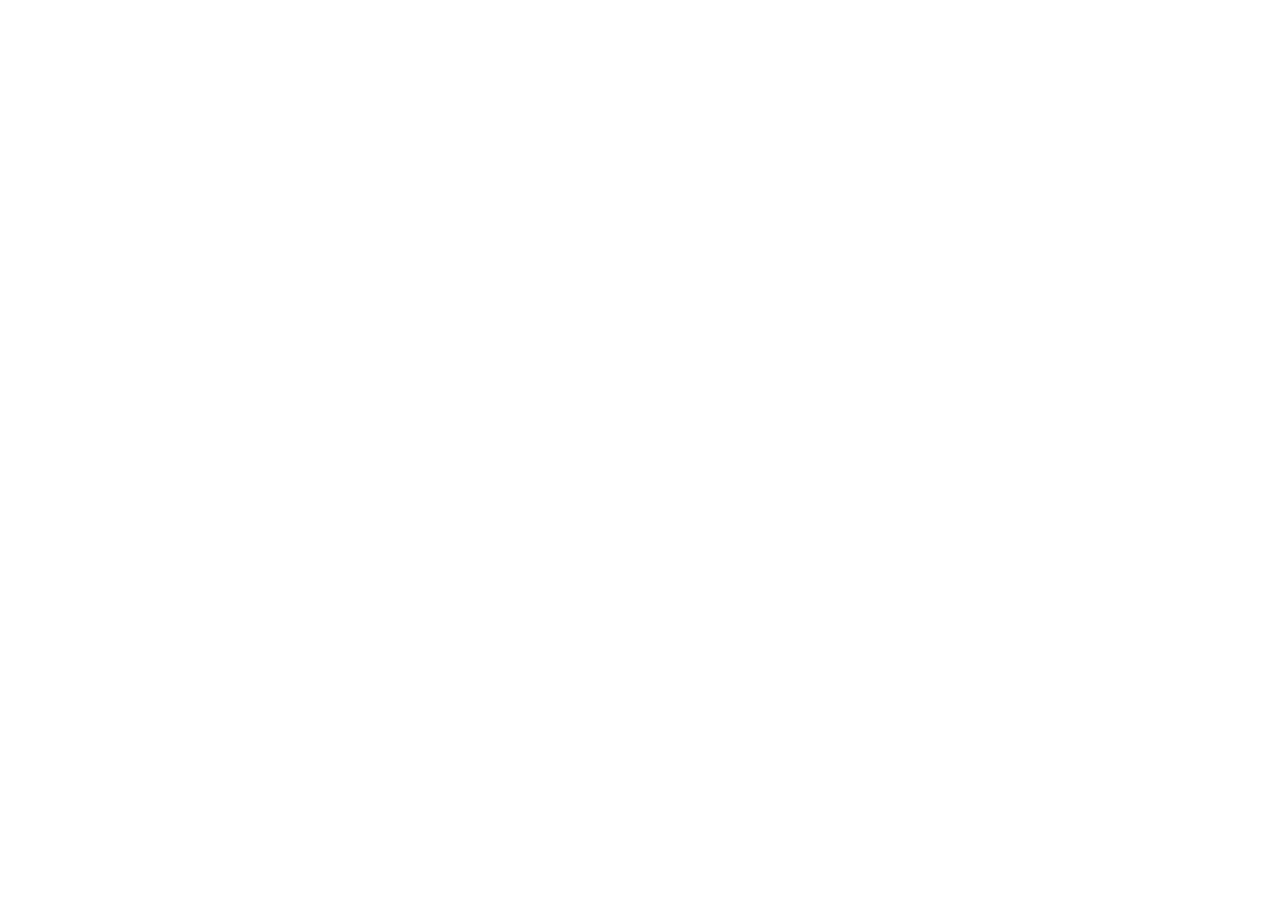
==== index.html @ bb8ff051 "Inicialização do projeto Aluguel de Fila" ====
<!DOCTYPE html>
<html lang="pt-br">
<head>
    <meta charset="UTF-8">
    <meta name="viewport" content="width=device-width, initial-scale=1.0">
    <title>Aluguel de Fila | Home</title>
    <link rel="stylesheet" href="./style/style.css">
</head>
<body>
    
</body>
</html>
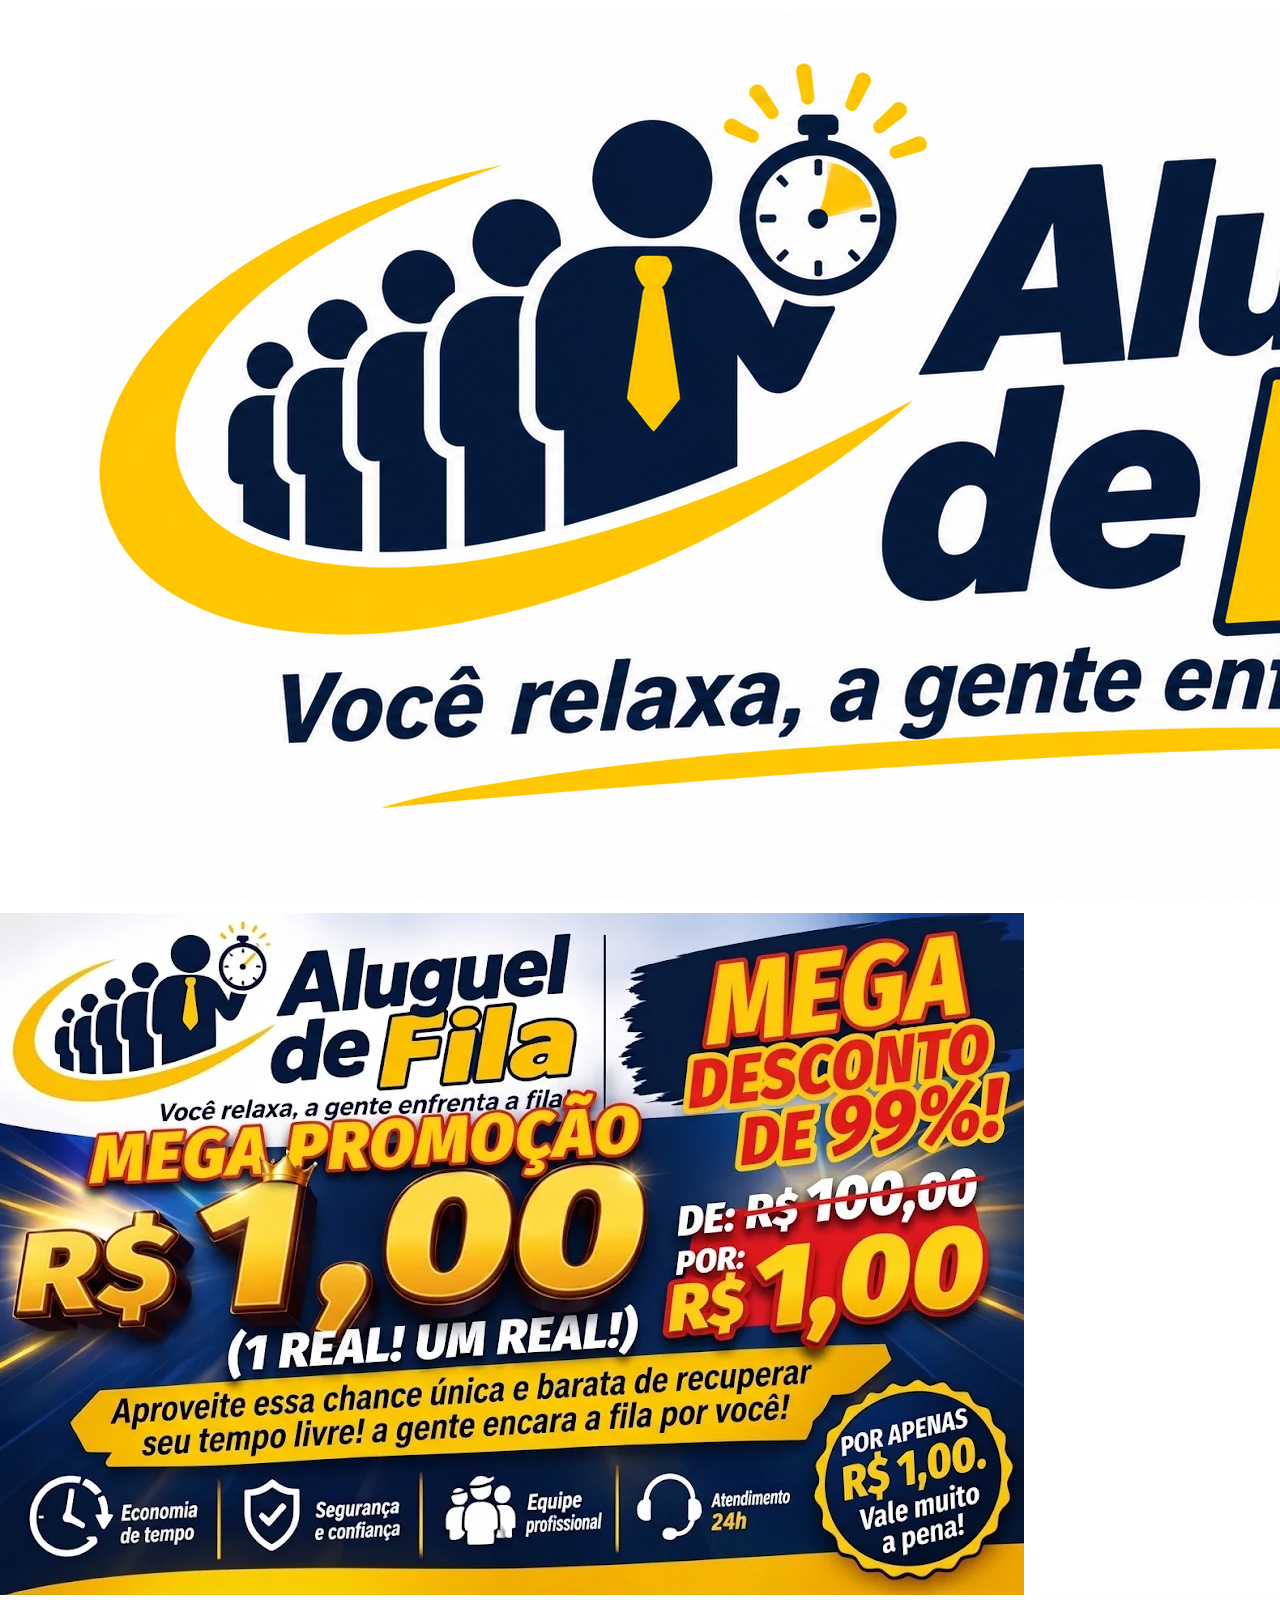
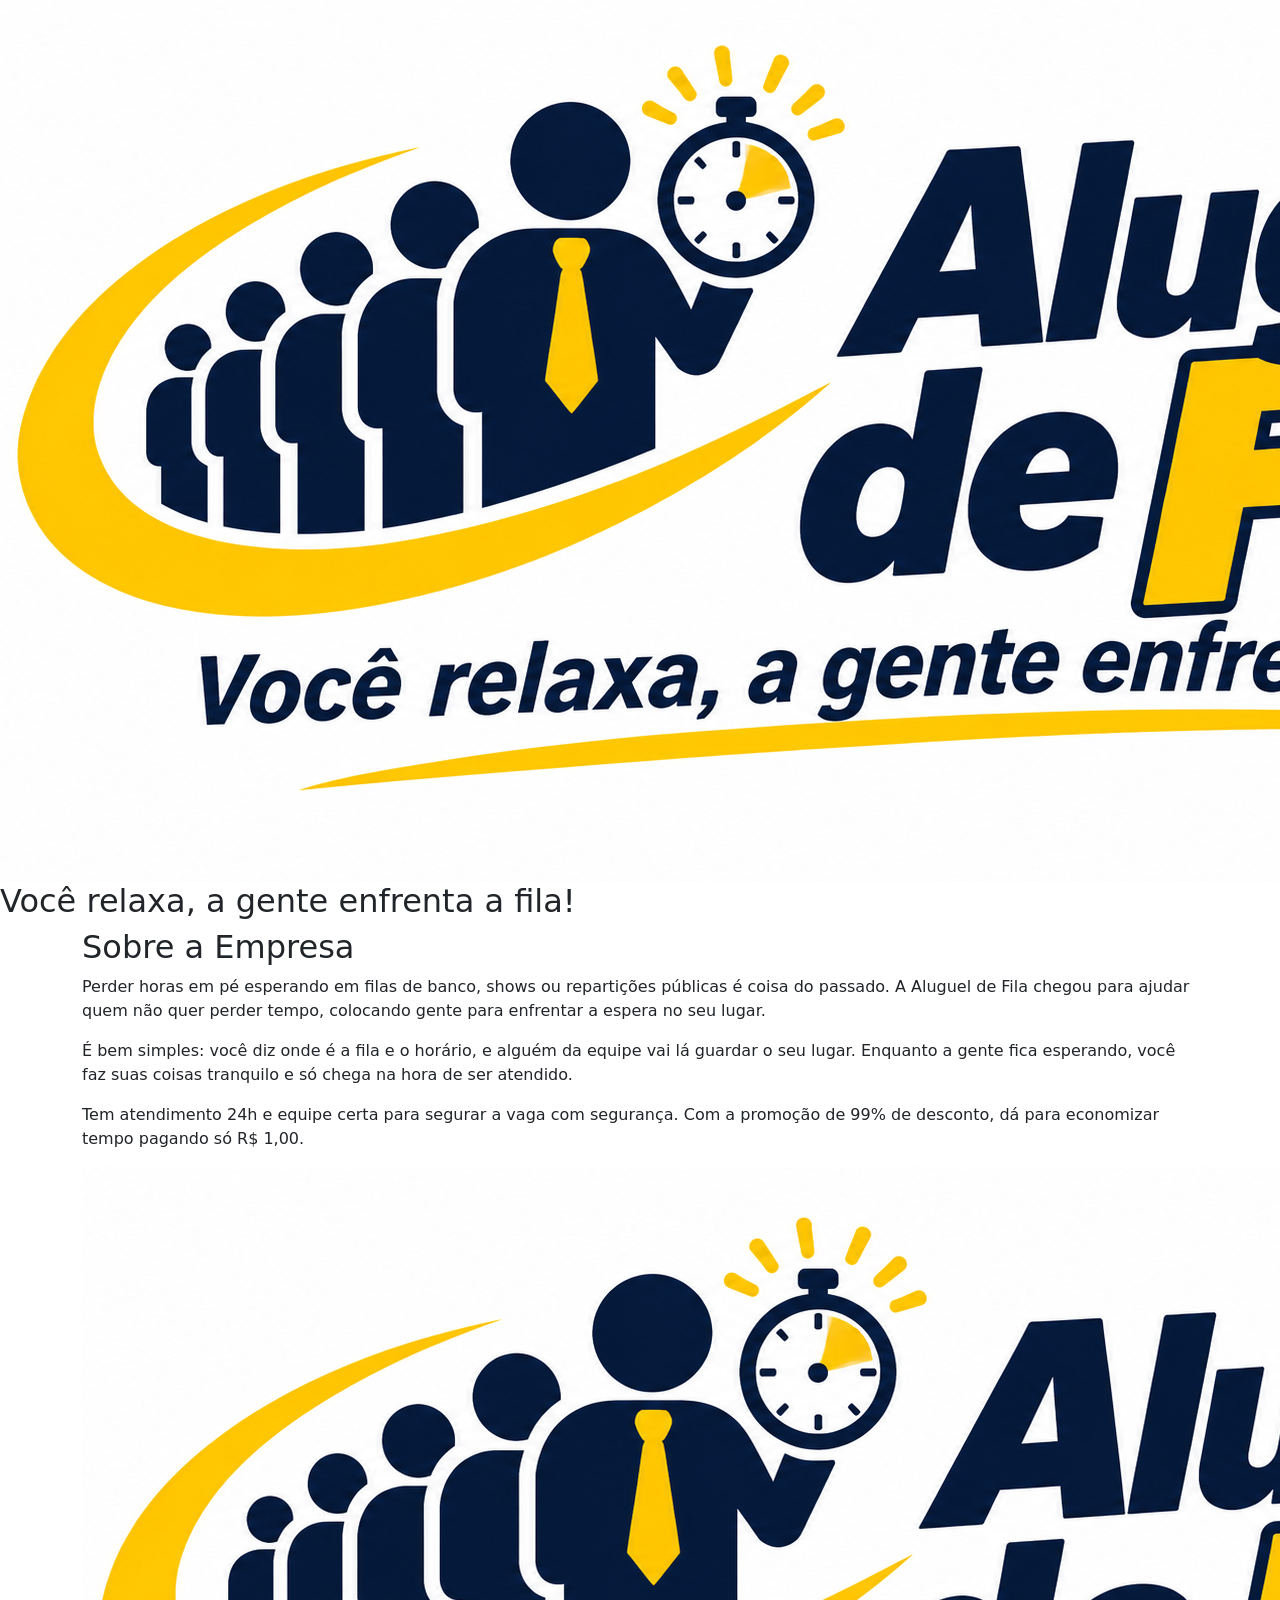
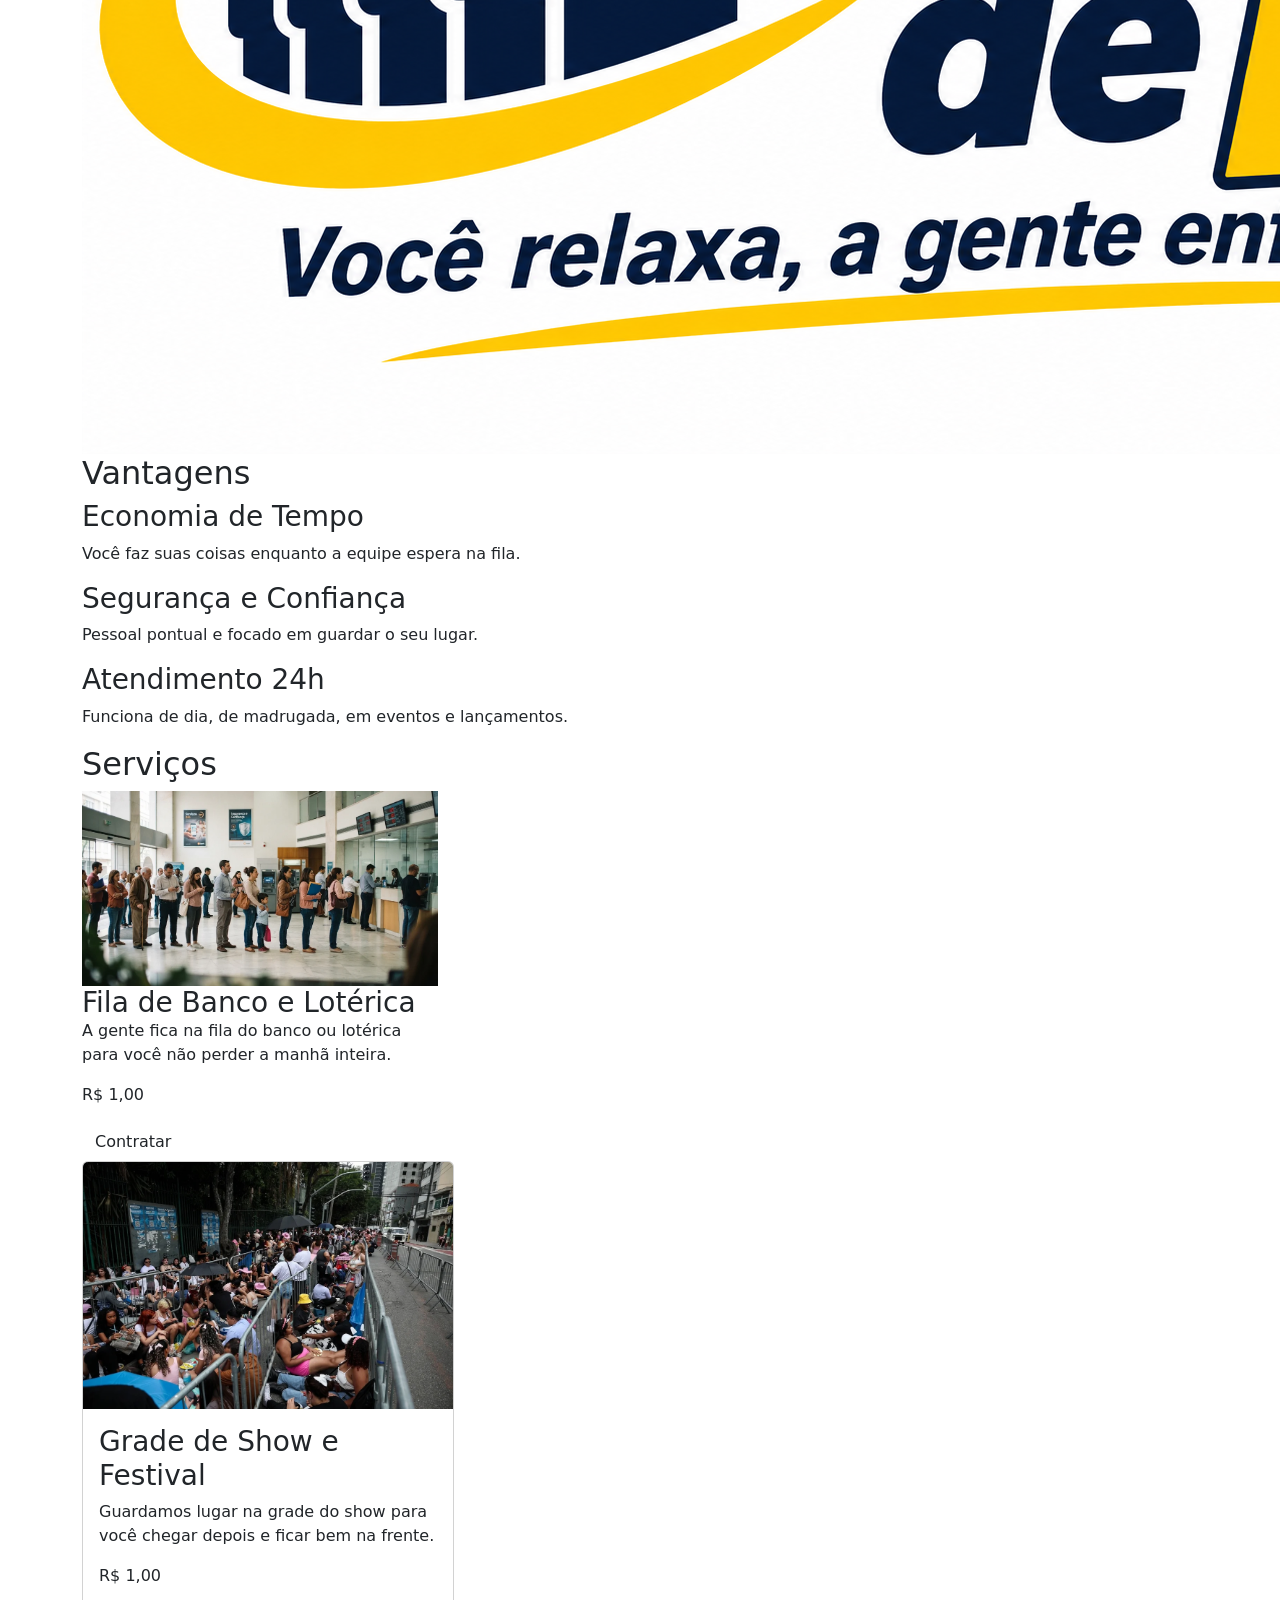
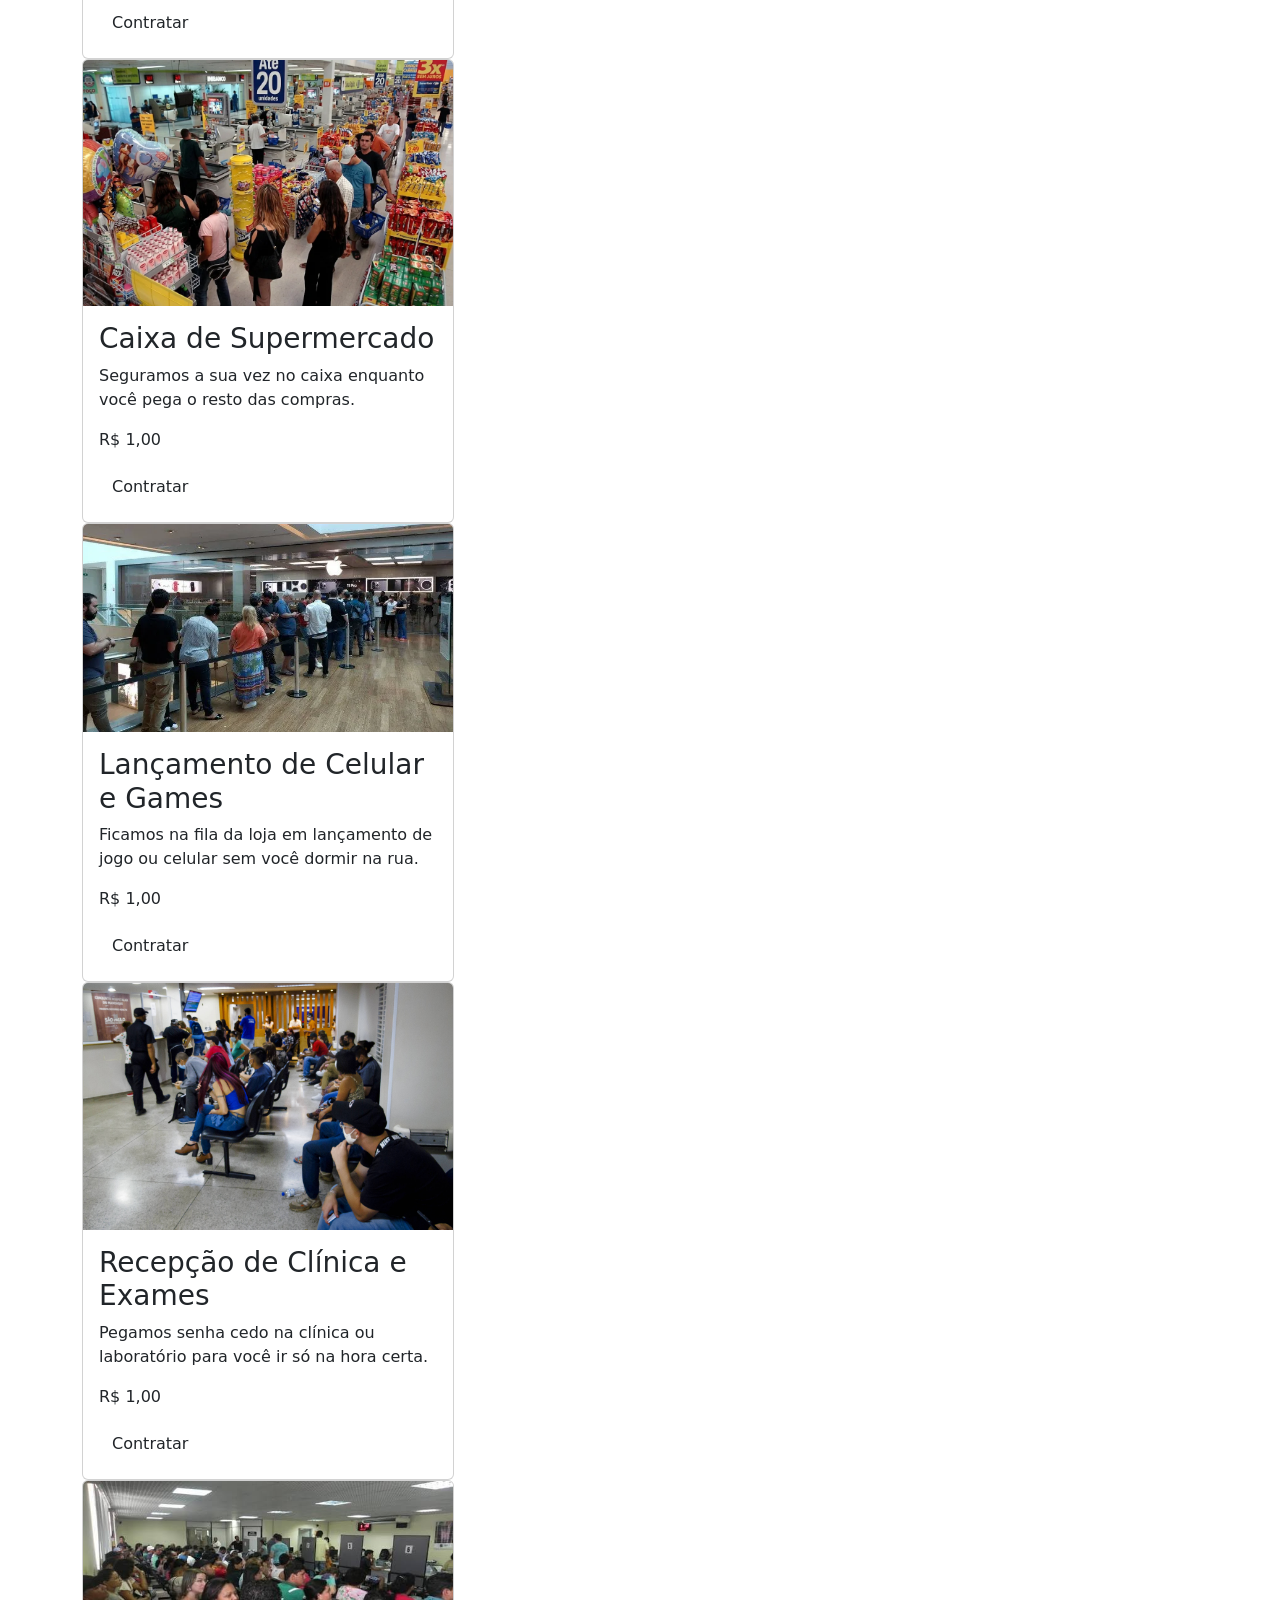
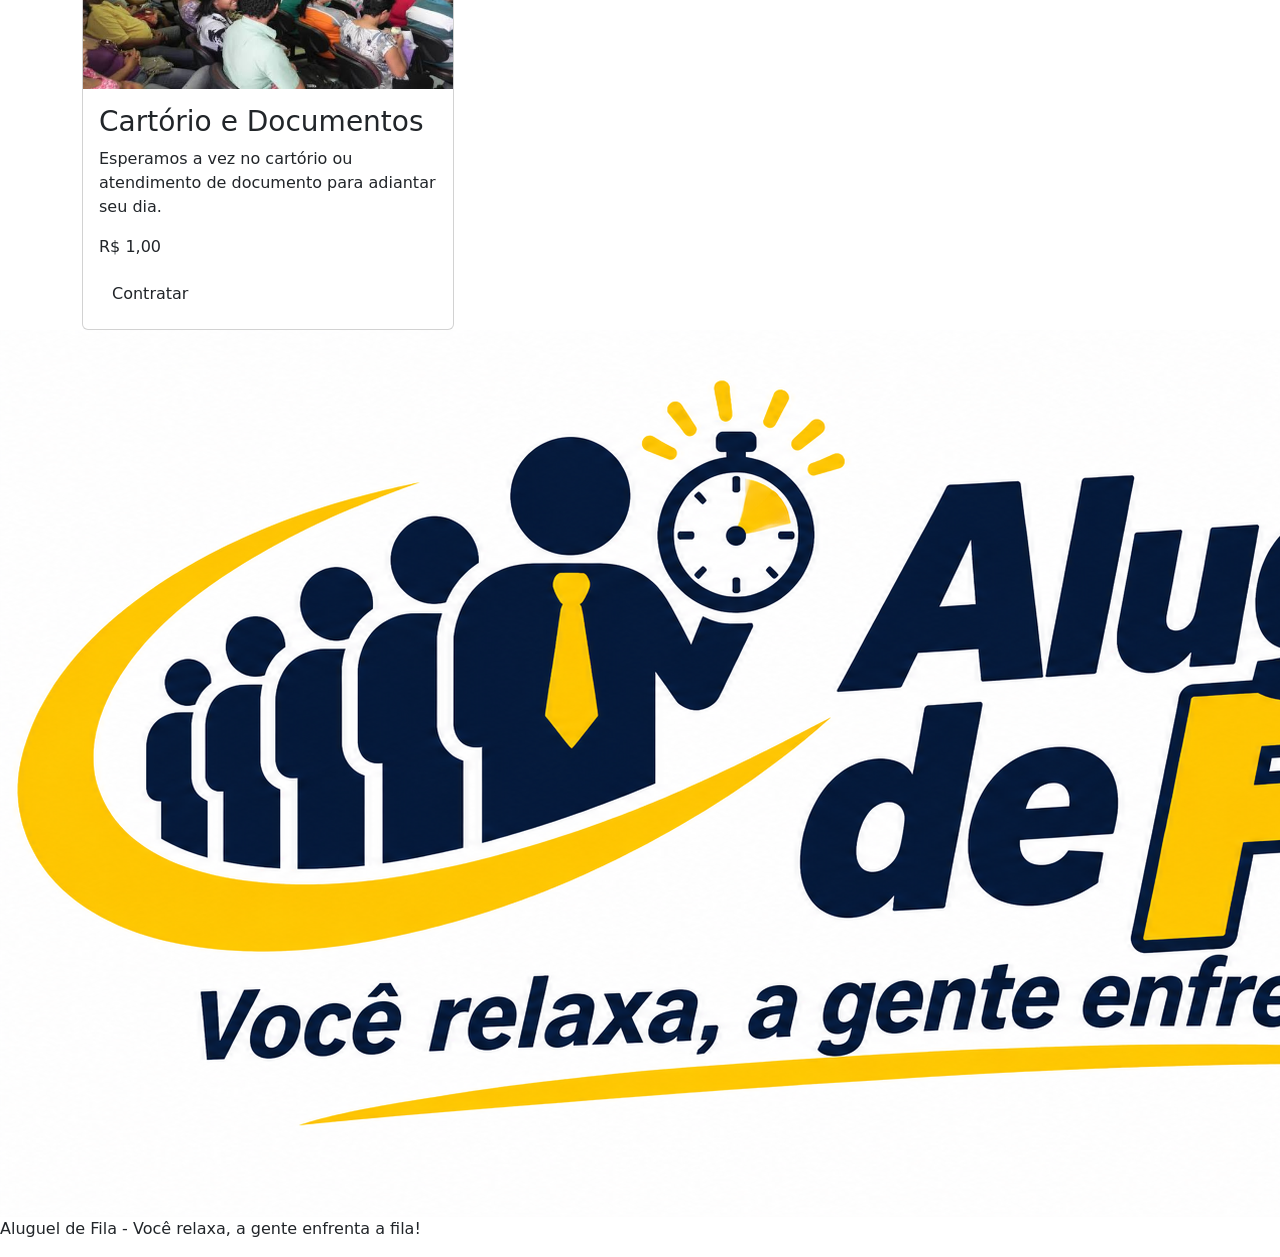
==== commit face10c9: "Atualização da página Home" ====
--- a/index.html
+++ b/index.html
@@ -1,12 +1,168 @@
 <!DOCTYPE html>
-<html lang="pt-br">
+<html lang="pt-BR">
+
 <head>
     <meta charset="UTF-8">
     <meta name="viewport" content="width=device-width, initial-scale=1.0">
-    <title>Aluguel de Fila | Home</title>
+    <title>Aluguel de Fila - Home</title>
+    <link href="https://cdn.jsdelivr.net/npm/bootstrap@5.3.0/dist/css/bootstrap.min.css" rel="stylesheet">
     <link rel="stylesheet" href="./style/style.css">
 </head>
+
 <body>
-    
+
+    <header>
+        <nav class="navbar navbar-expand-lg navbar-dark">
+            <div class="container">
+                <a class="navbar-brand" href="index.html">
+                    <img src="./img/logo.jpg" alt="Logo Aluguel de Fila">
+                    Aluguel de Fila
+                </a>
+                <button class="navbar-toggler" type="button" data-bs-toggle="collapse" data-bs-target="#menuNavegacao">
+                    <span class="navbar-toggler-icon"></span>
+                </button>
+                <div class="collapse navbar-collapse" id="menuNavegacao">
+                    <ul class="navbar-nav ms-auto">
+                        <li class="nav-item">
+                            <a class="nav-link active" href="index.html">Home</a>
+                        </li>
+                        <li class="nav-item">
+                            <a class="nav-link" href="sobre.html">Sobre Nós</a>
+                        </li>
+                        <li class="nav-item">
+                            <a class="nav-link" href="contato.html">Contato</a>
+                        </li>
+                    </ul>
+                </div>
+            </div>
+        </nav>
+    </header>
+
+    <main>
+        <section id="topo-banner">
+            <img src="./img/slogan.jpg" alt="Banner Aluguel de Fila">
+            <img src="./img/logo.jpg" alt="Logo no canto superior direito">
+            <h2>Você relaxa, a gente enfrenta a fila!</h2>
+        </section>
+
+        <section id="sobre-empresa" class="container">
+            <h2>Sobre a Empresa</h2>
+            <p>Perder horas em pé esperando em filas de banco, shows ou repartições públicas é coisa do passado. A
+                Aluguel de Fila chegou para ajudar quem não quer perder tempo, colocando gente para enfrentar a espera
+                no seu lugar.</p>
+            <p>É bem simples: você diz onde é a fila e o horário, e alguém da equipe vai lá guardar o seu lugar.
+                Enquanto a gente fica esperando, você faz suas coisas tranquilo e só chega na hora de ser atendido.</p>
+            <p>Tem atendimento 24h e equipe certa para segurar a vaga com segurança. Com a promoção de 99% de desconto,
+                dá para economizar tempo pagando só R$ 1,00.</p>
+            <img src="./img/logo.jpg" alt="Logo Aluguel de Fila">
+        </section>
+
+        <section id="vantagens" class="container">
+            <h2>Vantagens</h2>
+            <div>
+                <div>
+                    <h3>Economia de Tempo</h3>
+                    <p>Você faz suas coisas enquanto a equipe espera na fila.</p>
+                </div>
+                <div>
+                    <h3>Segurança e Confiança</h3>
+                    <p>Pessoal pontual e focado em guardar o seu lugar.</p>
+                </div>
+                <div>
+                    <h3>Atendimento 24h</h3>
+                    <p>Funciona de dia, de madrugada, em eventos e lançamentos.</p>
+                </div>
+            </div>
+        </section>
+
+        <section id="servicos" class="container">
+            <h2>Serviços</h2>
+            <div class="row">
+                <div class="col-md-4">
+                    <img src="./img/fila_banco.jpg" class="card-img-top" alt="Fila de Banco">
+                    <div class="card-body">
+                        <h3 class="card-title">Fila de Banco e Lotérica</h3>
+                        <p class="card-text">A gente fica na fila do banco ou lotérica para você não perder a manhã
+                            inteira.</p>
+                        <p>R$ 1,00</p>
+                        <a href="contato.html" class="btn">Contratar</a>
+                    </div>
+                </div>
+            </div>
+
+            <div class="col-md-4">
+                <div class="card">
+                    <img src="./img/fila_show.jpg" class="card-img-top" alt="Fila de Show">
+                    <div class="card-body">
+                        <h3 class="card-title">Grade de Show e Festival</h3>
+                        <p class="card-text">Guardamos lugar na grade do show para você chegar depois e ficar bem na
+                            frente.</p>
+                        <p>R$ 1,00</p>
+                        <a href="contato.html" class="btn">Contratar</a>
+                    </div>
+                </div>
+            </div>
+
+            <div class="col-md-4">
+                <div class="card">
+                    <img src="./img/fila_mercado.jpg" class="card-img-top" alt="Fila de Supermercado">
+                    <div class="card-body">
+                        <h3 class="card-title">Caixa de Supermercado</h3>
+                        <p class="card-text">Seguramos a sua vez no caixa enquanto você pega o resto das compras.</p>
+                        <p>R$ 1,00</p>
+                        <a href="contato.html" class="btn">Contratar</a>
+                    </div>
+                </div>
+            </div>
+
+            <div class="col-md-4">
+                <div class="card">
+                    <img src="./img/fila_lancamento.jpg" class="card-img-top" alt="Lançamento de Eletrônicos">
+                    <div class="card-body">
+                        <h3 class="card-title">Lançamento de Celular e Games</h3>
+                        <p class="card-text">Ficamos na fila da loja em lançamento de jogo ou celular sem você dormir na
+                            rua.</p>
+                        <p>R$ 1,00</p>
+                        <a href="contato.html" class="btn">Contratar</a>
+                    </div>
+                </div>
+            </div>
+
+            <div class="col-md-4">
+                <div class="card">
+                    <img src="./img/fila_hospital.jpg" class="card-img-top" alt="Fila de Clínica">
+                    <div class="card-body">
+                        <h3 class="card-title">Recepção de Clínica e Exames</h3>
+                        <p class="card-text">Pegamos senha cedo na clínica ou laboratório para você ir só na hora certa.
+                        </p>
+                        <p>R$ 1,00</p>
+                        <a href="contato.html" class="btn">Contratar</a>
+                    </div>
+                </div>
+            </div>
+
+            <div class="col-md-4">
+                <div class="card">
+                    <img src="./img/fila_cartorio.jpg" class="card-img-top" alt="Fila de Cartório">
+                    <div class="card-body">
+                        <h3 class="card-title">Cartório e Documentos</h3>
+                        <p class="card-text">Esperamos a vez no cartório ou atendimento de documento para adiantar seu
+                            dia.</p>
+                        <p>R$ 1,00</p>
+                        <a href="contato.html" class="btn">Contratar</a>
+                    </div>
+                </div>
+            </div>
+            </div>
+        </section>
+    </main>
+
+    <footer>
+        <img src="./img/logo.jpg" alt="Logo Aluguel de Fila">
+        <p>Aluguel de Fila - Você relaxa, a gente enfrenta a fila!</p>
+    </footer>
+
+    <script src="https://cdn.jsdelivr.net/npm/bootstrap@5.3.0/dist/js/bootstrap.bundle.min.js"></script>
 </body>
+
 </html>
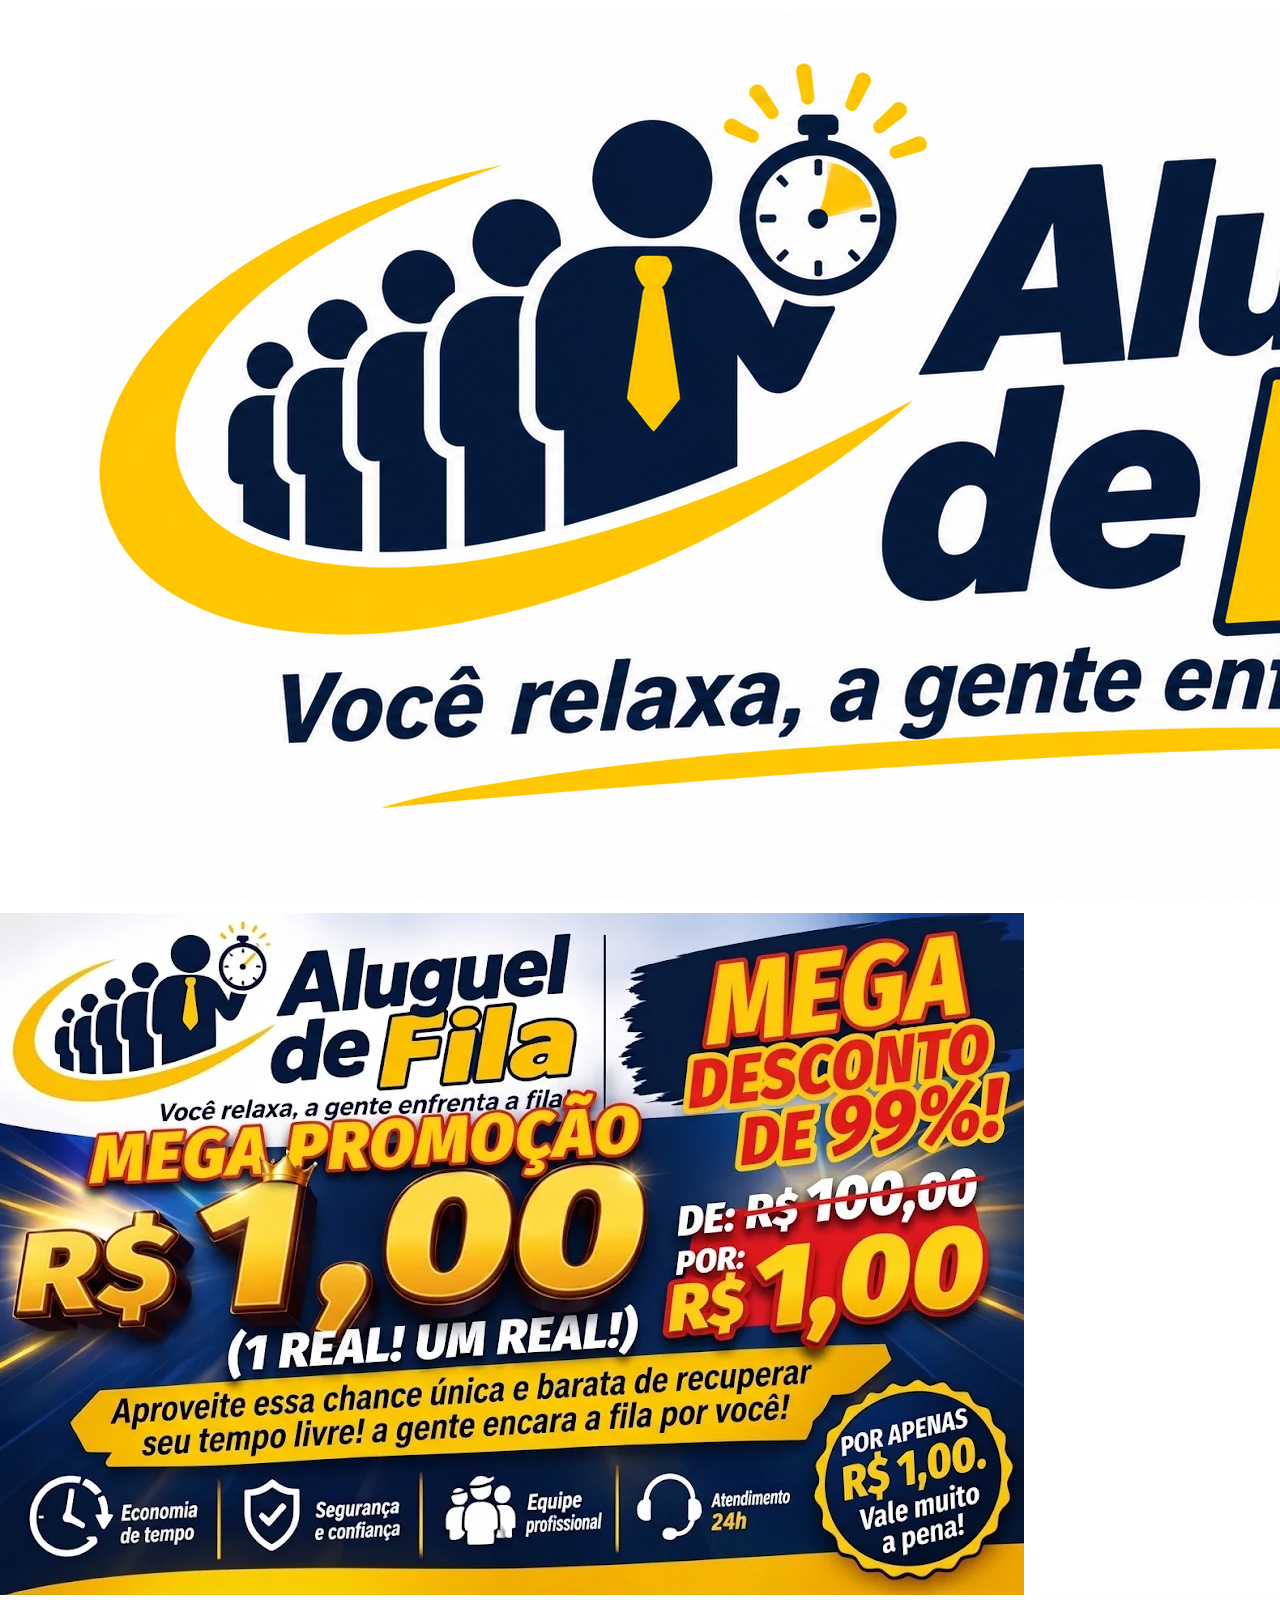
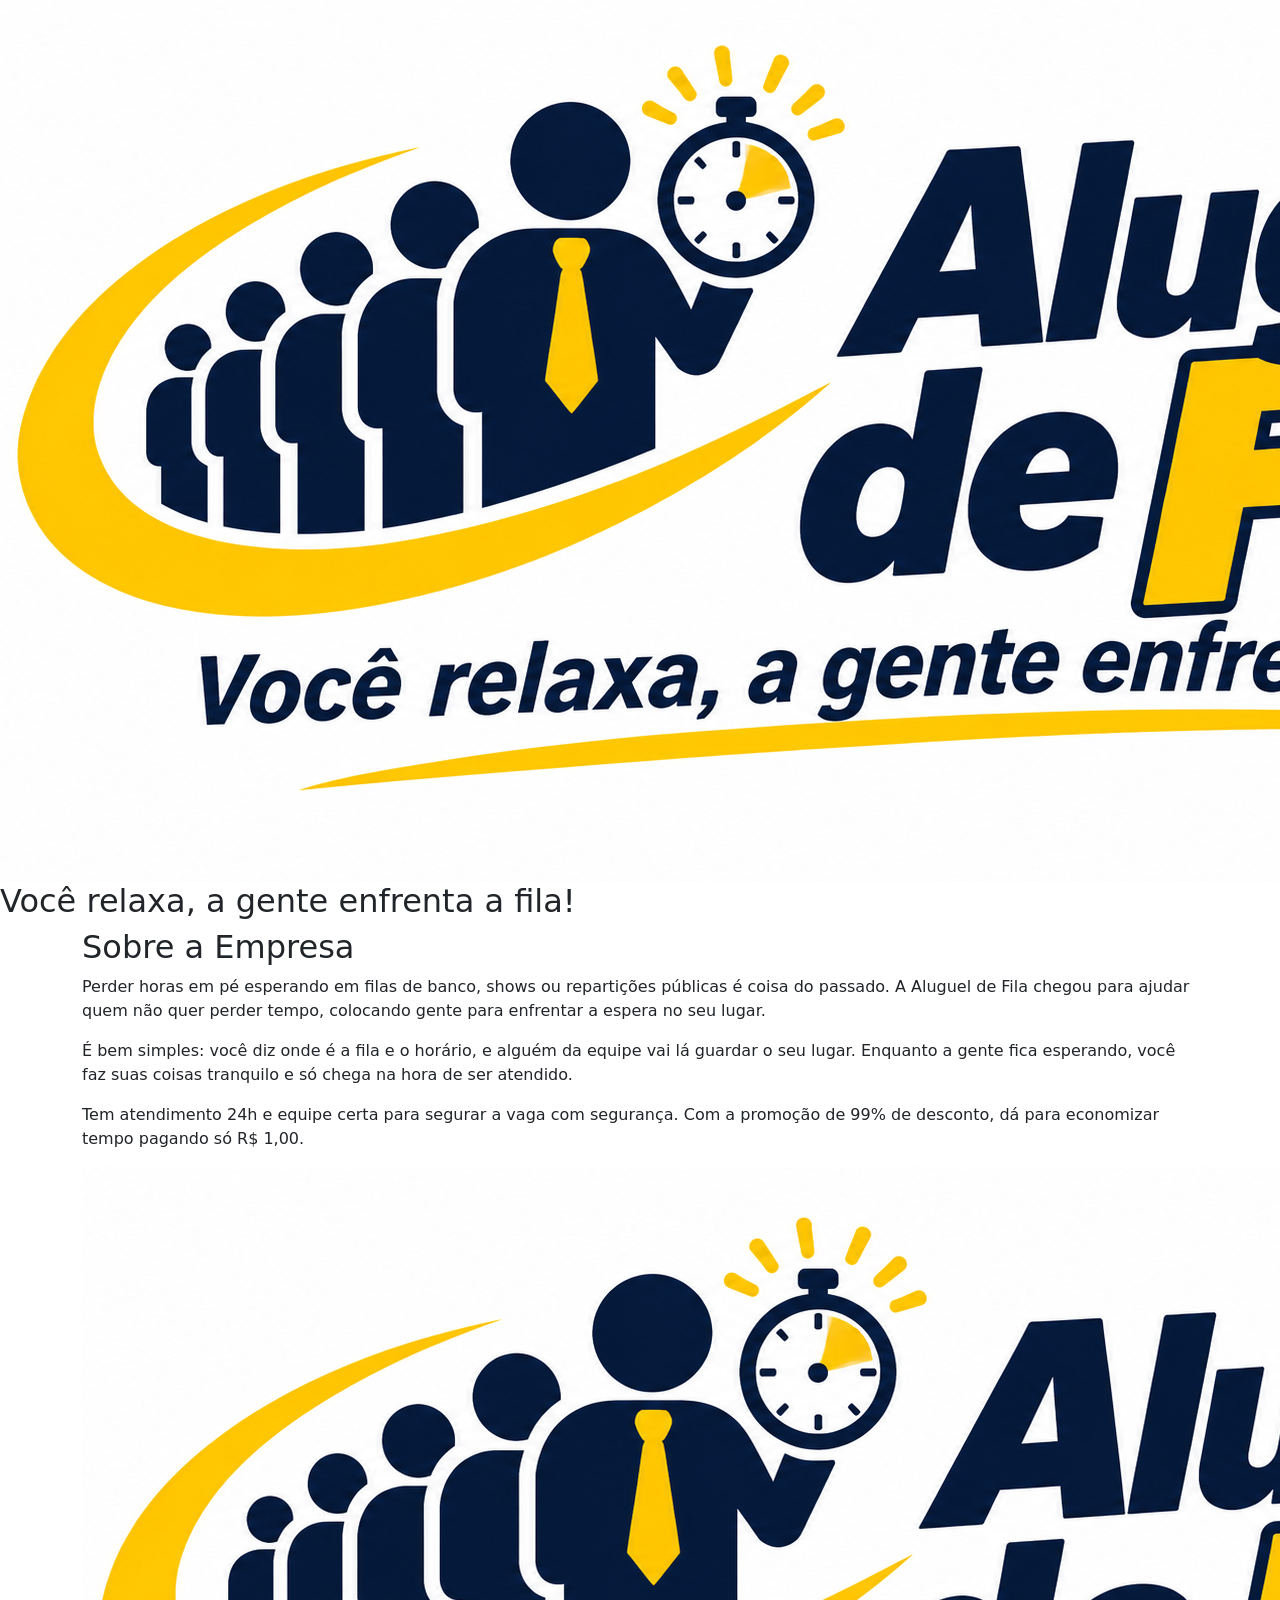
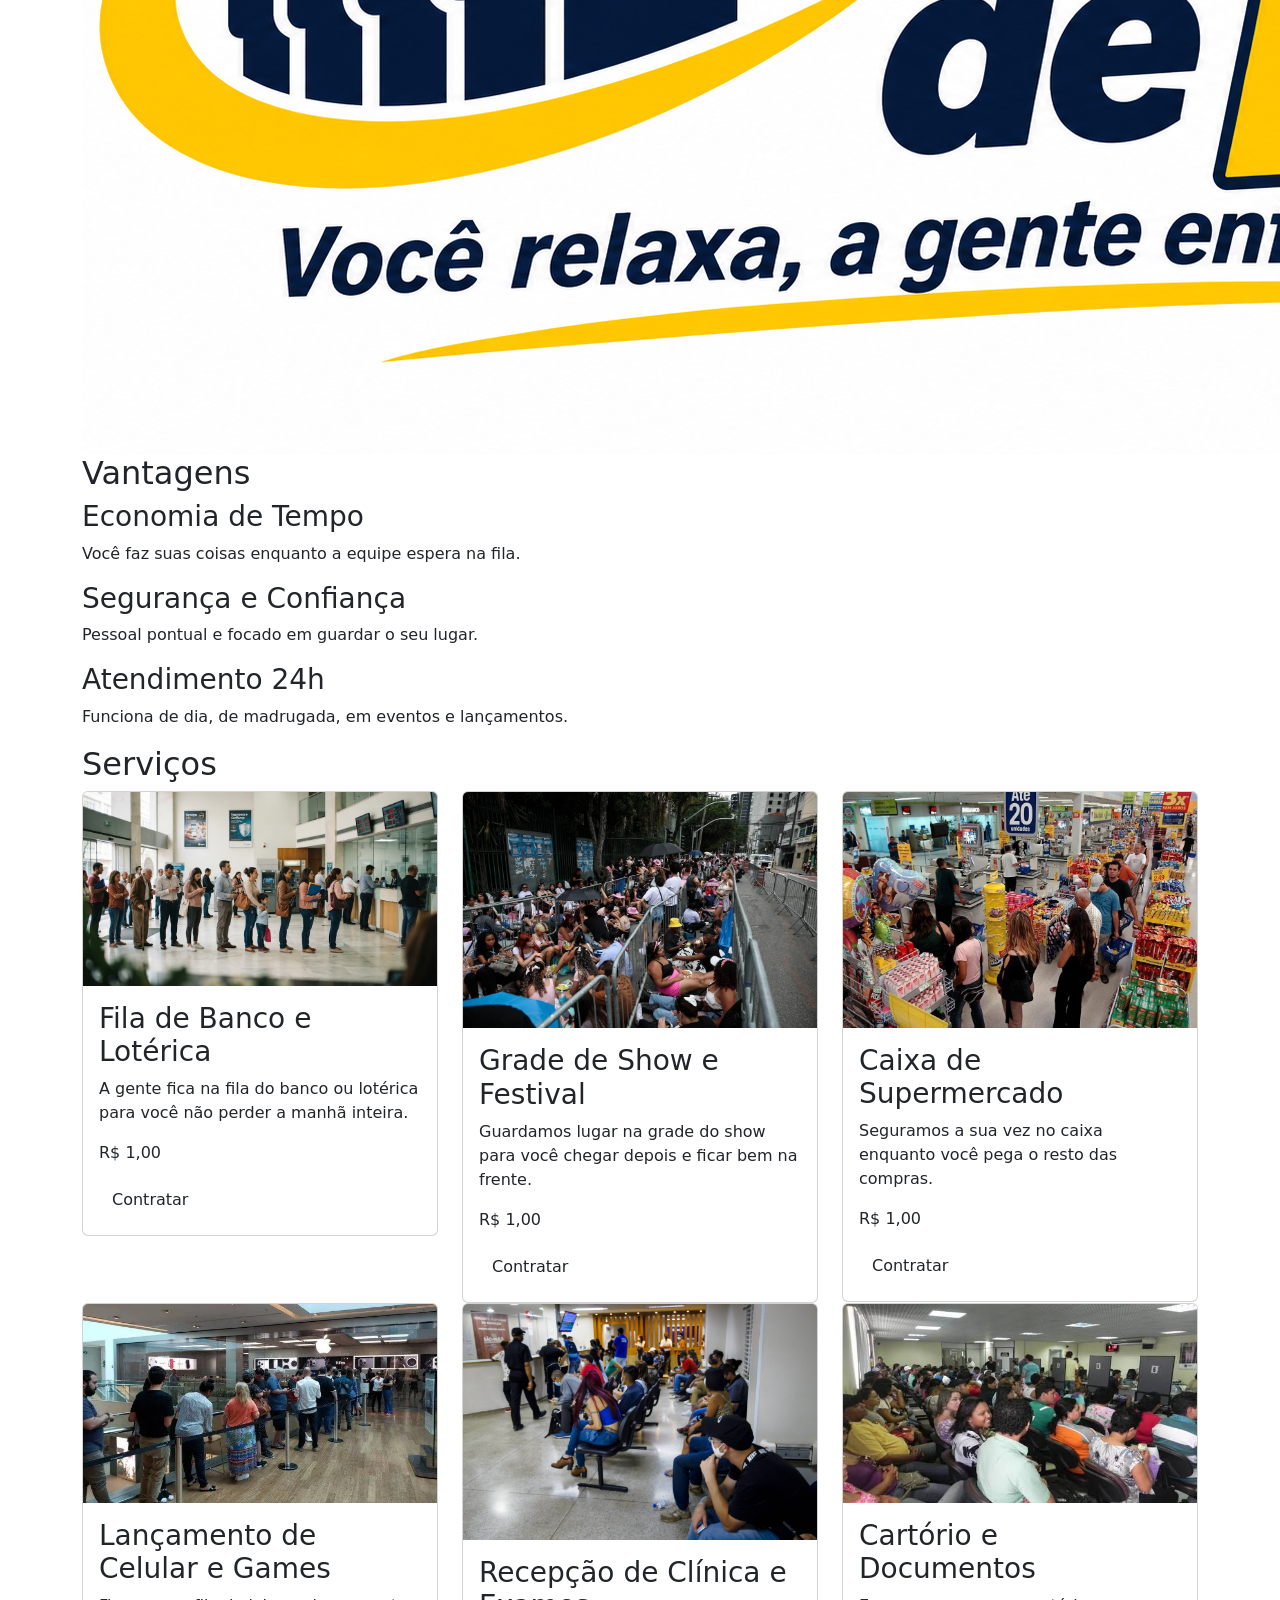
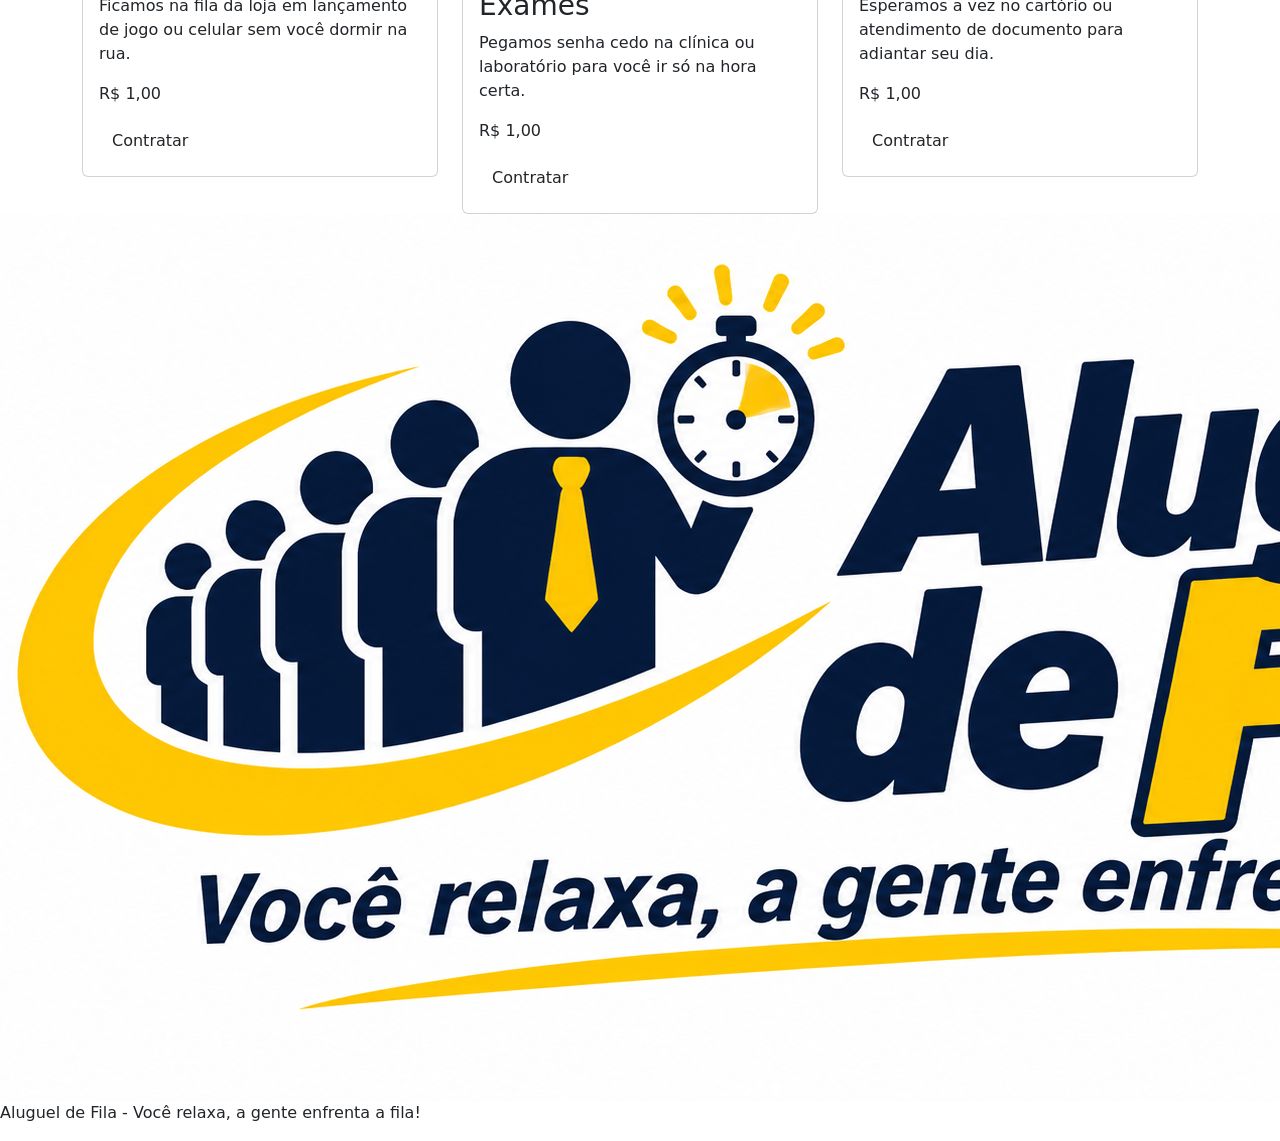
==== commit adb6a8fa: "Atualização da página Home e da página Sobre nós" ====
--- a/index.html
+++ b/index.html
@@ -1,6 +1,5 @@
 <!DOCTYPE html>
 <html lang="pt-BR">
-
 <head>
     <meta charset="UTF-8">
     <meta name="viewport" content="width=device-width, initial-scale=1.0">
@@ -8,13 +7,12 @@
     <link href="https://cdn.jsdelivr.net/npm/bootstrap@5.3.0/dist/css/bootstrap.min.css" rel="stylesheet">
     <link rel="stylesheet" href="./style/style.css">
 </head>
-
 <body>
 
     <header>
         <nav class="navbar navbar-expand-lg navbar-dark">
             <div class="container">
-                <a class="navbar-brand" href="index.html">
+                <a class="navbar-brand" href="./index.html">
                     <img src="./img/logo.jpg" alt="Logo Aluguel de Fila">
                     Aluguel de Fila
                 </a>
@@ -24,13 +22,13 @@
                 <div class="collapse navbar-collapse" id="menuNavegacao">
                     <ul class="navbar-nav ms-auto">
                         <li class="nav-item">
-                            <a class="nav-link active" href="index.html">Home</a>
+                            <a class="nav-link active" href="./index.html">Home</a>
                         </li>
                         <li class="nav-item">
-                            <a class="nav-link" href="sobre.html">Sobre Nós</a>
+                            <a class="nav-link" href="./pages/sobre.html">Sobre Nós</a>
                         </li>
                         <li class="nav-item">
-                            <a class="nav-link" href="contato.html">Contato</a>
+                            <a class="nav-link" href="./pages/contato.html">Contato</a>
                         </li>
                     </ul>
                 </div>
@@ -47,13 +45,9 @@
 
         <section id="sobre-empresa" class="container">
             <h2>Sobre a Empresa</h2>
-            <p>Perder horas em pé esperando em filas de banco, shows ou repartições públicas é coisa do passado. A
-                Aluguel de Fila chegou para ajudar quem não quer perder tempo, colocando gente para enfrentar a espera
-                no seu lugar.</p>
-            <p>É bem simples: você diz onde é a fila e o horário, e alguém da equipe vai lá guardar o seu lugar.
-                Enquanto a gente fica esperando, você faz suas coisas tranquilo e só chega na hora de ser atendido.</p>
-            <p>Tem atendimento 24h e equipe certa para segurar a vaga com segurança. Com a promoção de 99% de desconto,
-                dá para economizar tempo pagando só R$ 1,00.</p>
+            <p>Perder horas em pé esperando em filas de banco, shows ou repartições públicas é coisa do passado. A Aluguel de Fila chegou para ajudar quem não quer perder tempo, colocando gente para enfrentar a espera no seu lugar.</p>
+            <p>É bem simples: você diz onde é a fila e o horário, e alguém da equipe vai lá guardar o seu lugar. Enquanto a gente fica esperando, você faz suas coisas tranquilo e só chega na hora de ser atendido.</p>
+            <p>Tem atendimento 24h e equipe certa para segurar a vaga com segurança. Com a promoção de 99% de desconto, dá para economizar tempo pagando só R$ 1,00.</p>
             <img src="./img/logo.jpg" alt="Logo Aluguel de Fila">
         </section>
 
@@ -79,80 +73,76 @@
             <h2>Serviços</h2>
             <div class="row">
                 <div class="col-md-4">
-                    <img src="./img/fila_banco.jpg" class="card-img-top" alt="Fila de Banco">
-                    <div class="card-body">
-                        <h3 class="card-title">Fila de Banco e Lotérica</h3>
-                        <p class="card-text">A gente fica na fila do banco ou lotérica para você não perder a manhã
-                            inteira.</p>
-                        <p>R$ 1,00</p>
-                        <a href="contato.html" class="btn">Contratar</a>
+                    <div class="card">
+                        <img src="./img/fila_banco.jpg" class="card-img-top" alt="Fila de Banco">
+                        <div class="card-body">
+                            <h3 class="card-title">Fila de Banco e Lotérica</h3>
+                            <p class="card-text">A gente fica na fila do banco ou lotérica para você não perder a manhã inteira.</p>
+                            <p>R$ 1,00</p>
+                            <a href="./pages/contato.html" class="btn">Contratar</a>
+                        </div>
                     </div>
                 </div>
-            </div>
 
-            <div class="col-md-4">
-                <div class="card">
-                    <img src="./img/fila_show.jpg" class="card-img-top" alt="Fila de Show">
-                    <div class="card-body">
-                        <h3 class="card-title">Grade de Show e Festival</h3>
-                        <p class="card-text">Guardamos lugar na grade do show para você chegar depois e ficar bem na
-                            frente.</p>
-                        <p>R$ 1,00</p>
-                        <a href="contato.html" class="btn">Contratar</a>
+                <div class="col-md-4">
+                    <div class="card">
+                        <img src="./img/fila_show.jpg" class="card-img-top" alt="Fila de Show">
+                        <div class="card-body">
+                            <h3 class="card-title">Grade de Show e Festival</h3>
+                            <p class="card-text">Guardamos lugar na grade do show para você chegar depois e ficar bem na frente.</p>
+                            <p>R$ 1,00</p>
+                            <a href="./pages/contato.html" class="btn">Contratar</a>
+                        </div>
                     </div>
                 </div>
-            </div>
 
-            <div class="col-md-4">
-                <div class="card">
-                    <img src="./img/fila_mercado.jpg" class="card-img-top" alt="Fila de Supermercado">
-                    <div class="card-body">
-                        <h3 class="card-title">Caixa de Supermercado</h3>
-                        <p class="card-text">Seguramos a sua vez no caixa enquanto você pega o resto das compras.</p>
-                        <p>R$ 1,00</p>
-                        <a href="contato.html" class="btn">Contratar</a>
+                <div class="col-md-4">
+                    <div class="card">
+                        <img src="./img/fila_mercado.jpg" class="card-img-top" alt="Fila de Supermercado">
+                        <div class="card-body">
+                            <h3 class="card-title">Caixa de Supermercado</h3>
+                            <p class="card-text">Seguramos a sua vez no caixa enquanto você pega o resto das compras.</p>
+                            <p>R$ 1,00</p>
+                            <a href="./pages/contato.html" class="btn">Contratar</a>
+                        </div>
                     </div>
                 </div>
-            </div>
 
-            <div class="col-md-4">
-                <div class="card">
-                    <img src="./img/fila_lancamento.jpg" class="card-img-top" alt="Lançamento de Eletrônicos">
-                    <div class="card-body">
-                        <h3 class="card-title">Lançamento de Celular e Games</h3>
-                        <p class="card-text">Ficamos na fila da loja em lançamento de jogo ou celular sem você dormir na
-                            rua.</p>
-                        <p>R$ 1,00</p>
-                        <a href="contato.html" class="btn">Contratar</a>
+                <div class="col-md-4">
+                    <div class="card">
+                        <img src="./img/fila_lancamento.jpg" class="card-img-top" alt="Lançamento de Eletrônicos">
+                        <div class="card-body">
+                            <h3 class="card-title">Lançamento de Celular e Games</h3>
+                            <p class="card-text">Ficamos na fila da loja em lançamento de jogo ou celular sem você dormir na rua.</p>
+                            <p>R$ 1,00</p>
+                            <a href="./pages/contato.html" class="btn">Contratar</a>
+                        </div>
                     </div>
                 </div>
-            </div>
 
-            <div class="col-md-4">
-                <div class="card">
-                    <img src="./img/fila_hospital.jpg" class="card-img-top" alt="Fila de Clínica">
-                    <div class="card-body">
-                        <h3 class="card-title">Recepção de Clínica e Exames</h3>
-                        <p class="card-text">Pegamos senha cedo na clínica ou laboratório para você ir só na hora certa.
-                        </p>
-                        <p>R$ 1,00</p>
-                        <a href="contato.html" class="btn">Contratar</a>
+                <div class="col-md-4">
+                    <div class="card">
+                        <img src="./img/fila_hospital.jpg" class="card-img-top" alt="Fila de Clínica">
+                        <div class="card-body">
+                            <h3 class="card-title">Recepção de Clínica e Exames</h3>
+                            <p class="card-text">Pegamos senha cedo na clínica ou laboratório para você ir só na hora certa.</p>
+                            <p>R$ 1,00</p>
+                            <a href="./pages/contato.html" class="btn">Contratar</a>
+                        </div>
                     </div>
                 </div>
-            </div>
 
-            <div class="col-md-4">
-                <div class="card">
-                    <img src="./img/fila_cartorio.jpg" class="card-img-top" alt="Fila de Cartório">
-                    <div class="card-body">
-                        <h3 class="card-title">Cartório e Documentos</h3>
-                        <p class="card-text">Esperamos a vez no cartório ou atendimento de documento para adiantar seu
-                            dia.</p>
-                        <p>R$ 1,00</p>
-                        <a href="contato.html" class="btn">Contratar</a>
+                <div class="col-md-4">
+                    <div class="card">
+                        <img src="./img/fila_cartorio.jpg" class="card-img-top" alt="Fila de Cartório">
+                        <div class="card-body">
+                            <h3 class="card-title">Cartório e Documentos</h3>
+                            <p class="card-text">Esperamos a vez no cartório ou atendimento de documento para adiantar seu dia.</p>
+                            <p>R$ 1,00</p>
+                            <a href="./pages/contato.html" class="btn">Contratar</a>
+                        </div>
                     </div>
                 </div>
-            </div>
             </div>
         </section>
     </main>
@@ -164,5 +154,4 @@
 
     <script src="https://cdn.jsdelivr.net/npm/bootstrap@5.3.0/dist/js/bootstrap.bundle.min.js"></script>
 </body>
-
 </html>
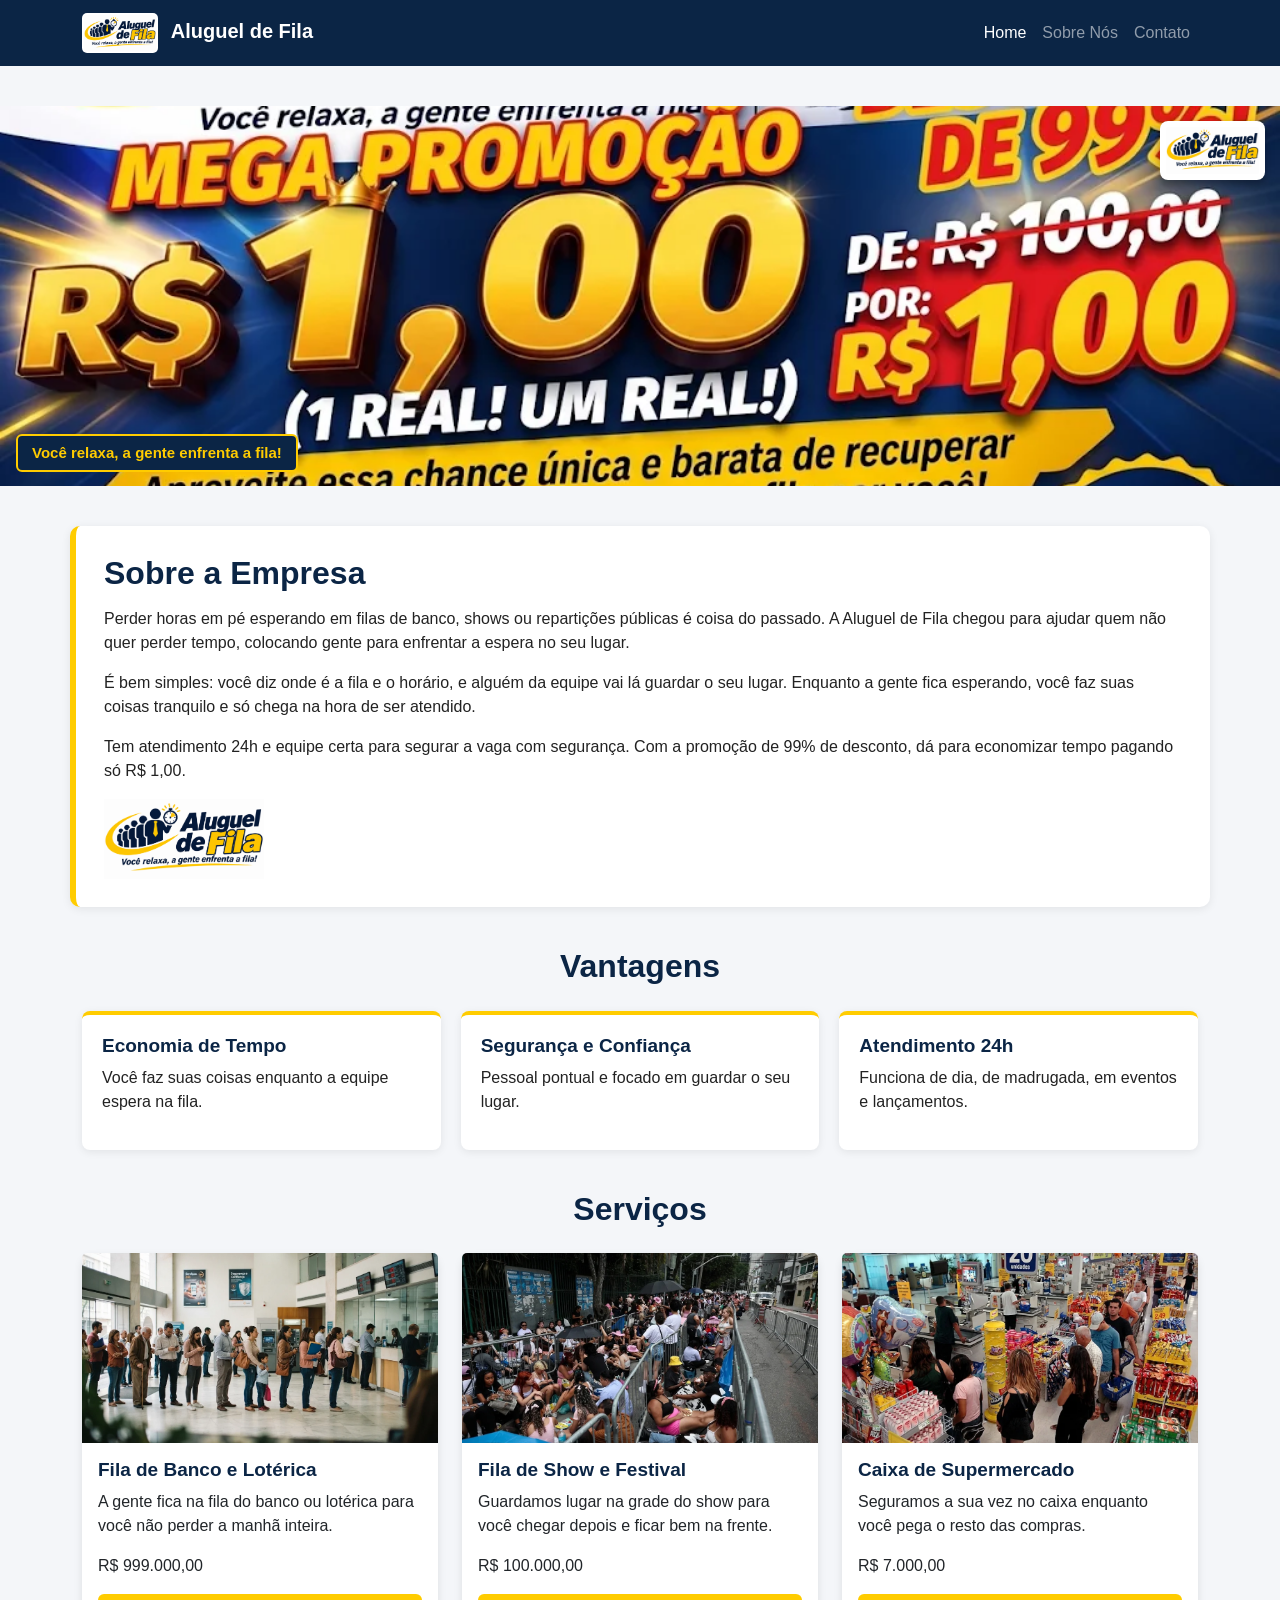
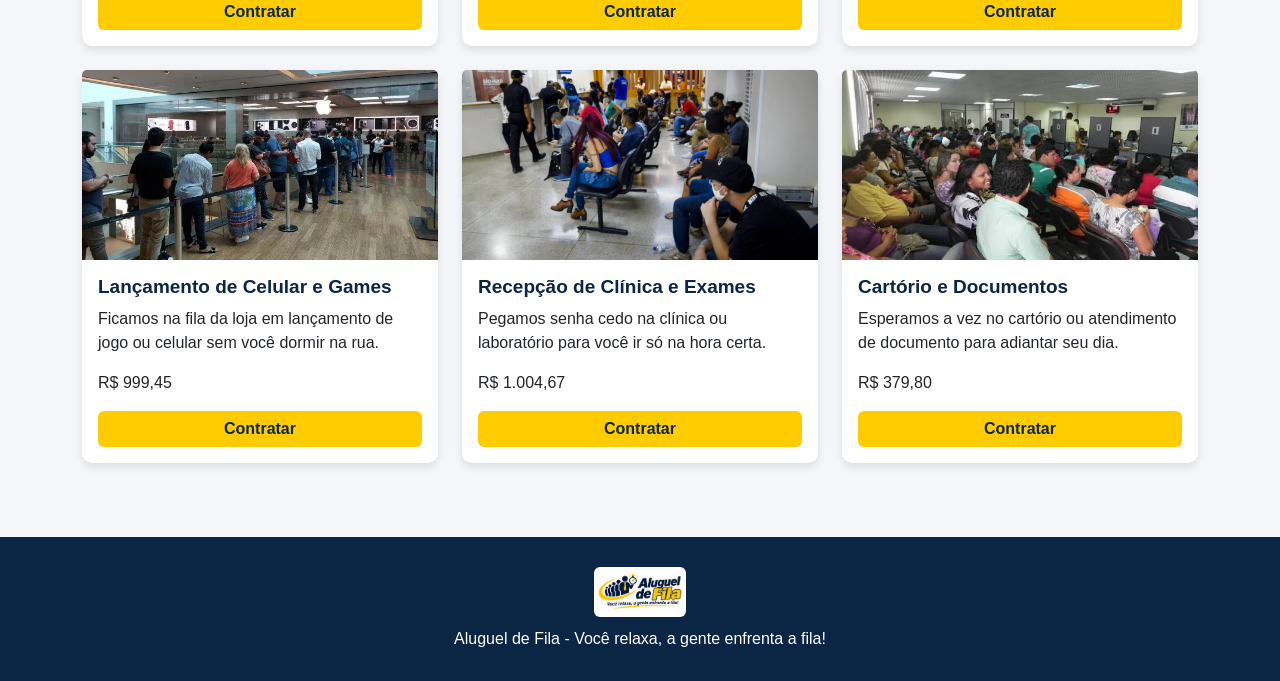
==== commit 127860b2: "Estilização das páginas" ====
--- a/index.html
+++ b/index.html
@@ -78,7 +78,7 @@
                         <div class="card-body">
                             <h3 class="card-title">Fila de Banco e Lotérica</h3>
                             <p class="card-text">A gente fica na fila do banco ou lotérica para você não perder a manhã inteira.</p>
-                            <p>R$ 1,00</p>
+                            <p>R$ 999.000,00</p>
                             <a href="./pages/contato.html" class="btn">Contratar</a>
                         </div>
                     </div>
@@ -88,9 +88,9 @@
                     <div class="card">
                         <img src="./img/fila_show.jpg" class="card-img-top" alt="Fila de Show">
                         <div class="card-body">
-                            <h3 class="card-title">Grade de Show e Festival</h3>
+                            <h3 class="card-title">Fila de Show e Festival</h3>
                             <p class="card-text">Guardamos lugar na grade do show para você chegar depois e ficar bem na frente.</p>
-                            <p>R$ 1,00</p>
+                            <p>R$ 100.000,00</p>
                             <a href="./pages/contato.html" class="btn">Contratar</a>
                         </div>
                     </div>
@@ -102,7 +102,7 @@
                         <div class="card-body">
                             <h3 class="card-title">Caixa de Supermercado</h3>
                             <p class="card-text">Seguramos a sua vez no caixa enquanto você pega o resto das compras.</p>
-                            <p>R$ 1,00</p>
+                            <p>R$ 7.000,00</p>
                             <a href="./pages/contato.html" class="btn">Contratar</a>
                         </div>
                     </div>
@@ -114,7 +114,7 @@
                         <div class="card-body">
                             <h3 class="card-title">Lançamento de Celular e Games</h3>
                             <p class="card-text">Ficamos na fila da loja em lançamento de jogo ou celular sem você dormir na rua.</p>
-                            <p>R$ 1,00</p>
+                            <p>R$ 999,45</p>
                             <a href="./pages/contato.html" class="btn">Contratar</a>
                         </div>
                     </div>
@@ -126,7 +126,7 @@
                         <div class="card-body">
                             <h3 class="card-title">Recepção de Clínica e Exames</h3>
                             <p class="card-text">Pegamos senha cedo na clínica ou laboratório para você ir só na hora certa.</p>
-                            <p>R$ 1,00</p>
+                            <p>R$ 1.004,67</p>
                             <a href="./pages/contato.html" class="btn">Contratar</a>
                         </div>
                     </div>
@@ -138,7 +138,7 @@
                         <div class="card-body">
                             <h3 class="card-title">Cartório e Documentos</h3>
                             <p class="card-text">Esperamos a vez no cartório ou atendimento de documento para adiantar seu dia.</p>
-                            <p>R$ 1,00</p>
+                            <p>R$ 379,80</p>
                             <a href="./pages/contato.html" class="btn">Contratar</a>
                         </div>
                     </div>
--- a/style/style.css
+++ b/style/style.css
@@ -0,0 +1,269 @@
+body {
+    font-family: Arial, Helvetica, sans-serif;
+    background-color: #f4f6f9;
+    color: #222222;
+    margin: 0;
+    padding: 0;
+}
+
+header {
+    background-color: #0b2545;
+}
+
+nav a {
+    color: #ffffff;
+    font-weight: bold;
+}
+
+nav a:hover {
+    color: #ffcc00;
+}
+
+nav img {
+    height: 40px;
+    width: auto;
+    background-color: #ffffff;
+    padding: 2px;
+    border-radius: 5px;
+    margin-right: 8px;
+}
+
+#topo-banner {
+    position: relative;
+    width: 100%;
+}
+
+#topo-banner img:first-child {
+    width: 100%;
+    height: 380px;
+    object-fit: cover;
+    display: block;
+}
+
+#topo-banner img:nth-child(2) {
+    position: absolute;
+    top: 15px;
+    right: 15px;
+    width: 105px;
+    height: auto;
+    background-color: #ffffff;
+    padding: 6px;
+    border-radius: 8px;
+    box-shadow: 0 4px 8px rgba(0, 0, 0, 0.35);
+}
+
+#topo-banner h2 {
+    position: absolute;
+    bottom: 14px;
+    left: 16px;
+    transform: none;
+    background-color: #0b2545;
+    color: #ffcc00;
+    padding: 8px 14px;
+    border: 2px solid #ffcc00;
+    border-radius: 6px;
+    font-size: 15px;
+    font-weight: bold;
+    text-align: left;
+    margin: 0;
+    max-width: 310px;
+}
+
+section {
+    margin-top: 40px;
+    margin-bottom: 40px;
+}
+
+#sobre-empresa,
+#historia-empresa,
+#sobre-topo,
+#contato-box {
+    background-color: #ffffff;
+    padding: 28px;
+    border-radius: 10px;
+    border-left: 6px solid #ffcc00;
+    box-shadow: 0 2px 10px rgba(0, 0, 0, 0.08);
+}
+
+#sobre-topo {
+    text-align: center;
+    border-left: none;
+    border-bottom: 5px solid #ffcc00;
+}
+
+#sobre-topo h1 {
+    color: #0b2545;
+    font-weight: bold;
+    margin-bottom: 8px;
+}
+
+#sobre-empresa h2,
+#historia-empresa h2,
+#contato-box h2 {
+    color: #0b2545;
+    font-weight: bold;
+    margin-bottom: 15px;
+}
+
+#sobre-empresa img,
+#sobre-topo img {
+    max-width: 160px;
+    height: auto;
+    display: block;
+    margin-top: 15px;
+}
+
+#sobre-topo img {
+    margin-left: auto;
+    margin-right: auto;
+}
+
+#vantagens h2,
+#servicos h2,
+#missao-visao h2,
+#como-funciona h2,
+#tabela-precos h2 {
+    color: #0b2545;
+    font-weight: bold;
+    text-align: center;
+    margin-bottom: 25px;
+}
+
+#vantagens > div,
+#missao-visao > div {
+    display: grid;
+    grid-template-columns: repeat(3, 1fr);
+    gap: 20px;
+}
+
+#vantagens > div > div,
+#missao-visao > div > div {
+    background-color: #ffffff;
+    padding: 20px;
+    border-radius: 8px;
+    border-top: 4px solid #ffcc00;
+    box-shadow: 0 2px 8px rgba(0, 0, 0, 0.08);
+}
+
+#vantagens h3,
+#missao-visao h3 {
+    color: #0b2545;
+    font-size: 19px;
+    font-weight: bold;
+}
+
+#servicos .row > div,
+#como-funciona .row > div {
+    margin-bottom: 24px;
+}
+
+main .card {
+    height: 100%;
+    border: none;
+    border-radius: 10px;
+    box-shadow: 0 4px 8px rgba(0, 0, 0, 0.1);
+}
+
+main .card img {
+    height: 190px;
+    object-fit: cover;
+}
+
+main .card h3 {
+    font-size: 19px;
+    font-weight: bold;
+    color: #0b2545;
+}
+
+main .card a {
+    background-color: #ffcc00;
+    color: #0b2545;
+    font-weight: bold;
+    border: none;
+    width: 100%;
+}
+
+main .card a:hover {
+    background-color: #e6b800;
+    color: #0b2545;
+}
+
+table {
+    width: 100%;
+    background-color: #ffffff;
+    border-collapse: collapse;
+    margin-top: 20px;
+}
+
+th {
+    background-color: #0b2545;
+    color: #ffcc00;
+    padding: 12px;
+    text-align: left;
+}
+
+td {
+    padding: 12px;
+    border-bottom: 1px solid #dddddd;
+}
+
+form {
+    background-color: #ffffff;
+    padding: 25px;
+    border-radius: 10px;
+    border-top: 5px solid #ffcc00;
+    box-shadow: 0 2px 10px rgba(0, 0, 0, 0.08);
+}
+
+label {
+    font-weight: bold;
+    color: #0b2545;
+    margin-top: 10px;
+    display: block;
+}
+
+input,
+select,
+textarea {
+    width: 100%;
+    padding: 10px;
+    margin-top: 5px;
+    margin-bottom: 15px;
+    border: 1px solid #cccccc;
+    border-radius: 5px;
+}
+
+form button {
+    background-color: #0b2545;
+    color: #ffcc00;
+    font-weight: bold;
+    padding: 12px 24px;
+    border: none;
+    border-radius: 6px;
+    width: 100%;
+}
+
+form button:hover {
+    background-color: #163a66;
+}
+
+footer {
+    background-color: #0b2545;
+    color: #ffffff;
+    text-align: center;
+    padding: 30px 15px;
+    margin-top: 50px;
+}
+
+footer img {
+    height: 50px;
+    width: auto;
+    background-color: #ffffff;
+    padding: 4px;
+    border-radius: 6px;
+    margin-bottom: 10px;
+}
+
+footer p {
+    margin: 0;
+}
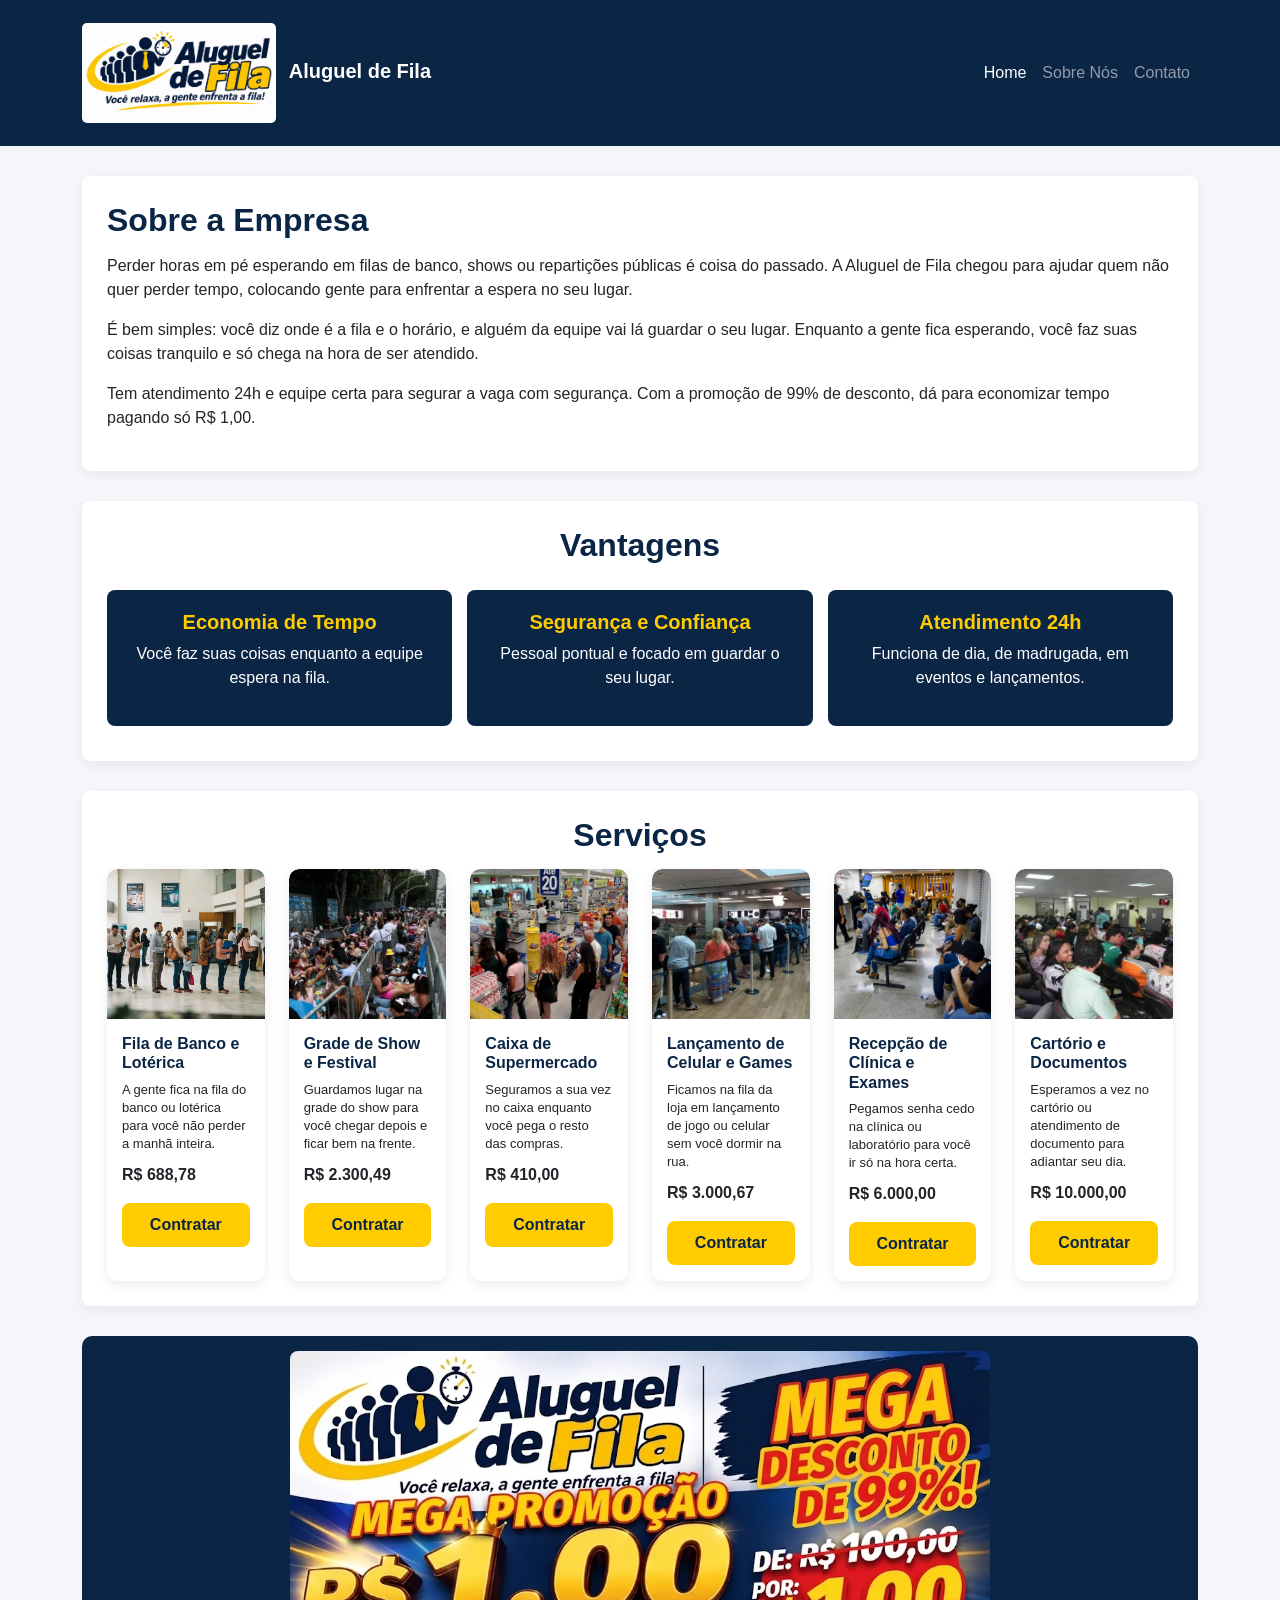
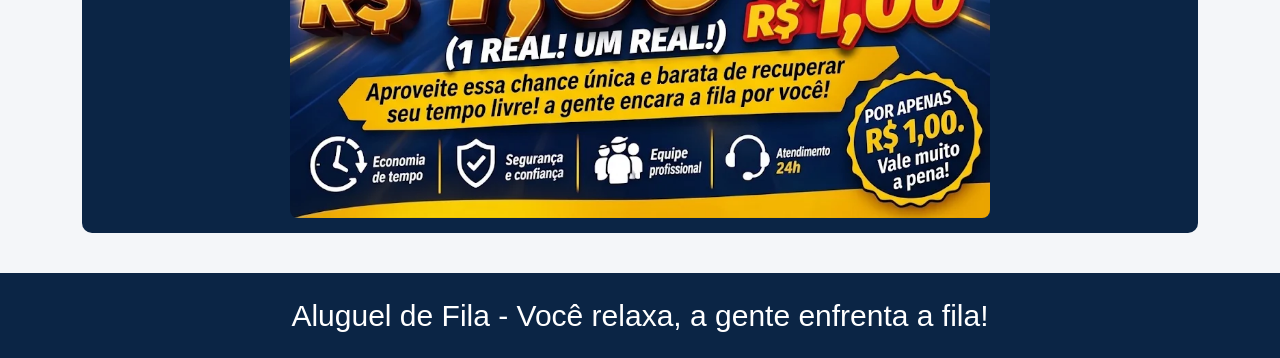
==== commit 5d0b5939: "Atualização das páginas" ====
--- a/index.html
+++ b/index.html
@@ -12,8 +12,8 @@
     <header>
         <nav class="navbar navbar-expand-lg navbar-dark">
             <div class="container">
-                <a class="navbar-brand" href="./index.html">
-                    <img src="./img/logo.jpg" alt="Logo Aluguel de Fila">
+                <a class="navbar-brand fw-bold" href="./index.html">
+                    <img src="./img/logo.jpg" alt="Logo Aluguel de Fila" class="logo-topo">
                     Aluguel de Fila
                 </a>
                 <button class="navbar-toggler" type="button" data-bs-toggle="collapse" data-bs-target="#menuNavegacao">
@@ -36,119 +36,115 @@
         </nav>
     </header>
 
-    <main>
-        <section id="topo-banner">
-            <img src="./img/slogan.jpg" alt="Banner Aluguel de Fila">
-            <img src="./img/logo.jpg" alt="Logo no canto superior direito">
-            <h2>Você relaxa, a gente enfrenta a fila!</h2>
-        </section>
-
-        <section id="sobre-empresa" class="container">
+    <main class="container">
+        <section>
             <h2>Sobre a Empresa</h2>
             <p>Perder horas em pé esperando em filas de banco, shows ou repartições públicas é coisa do passado. A Aluguel de Fila chegou para ajudar quem não quer perder tempo, colocando gente para enfrentar a espera no seu lugar.</p>
             <p>É bem simples: você diz onde é a fila e o horário, e alguém da equipe vai lá guardar o seu lugar. Enquanto a gente fica esperando, você faz suas coisas tranquilo e só chega na hora de ser atendido.</p>
             <p>Tem atendimento 24h e equipe certa para segurar a vaga com segurança. Com a promoção de 99% de desconto, dá para economizar tempo pagando só R$ 1,00.</p>
-            <img src="./img/logo.jpg" alt="Logo Aluguel de Fila">
         </section>
 
-        <section id="vantagens" class="container">
-            <h2>Vantagens</h2>
-            <div>
-                <div>
+        <section>
+            <h2 class="text-center">Vantagens</h2>
+            <div class="caixa-flex">
+                <div class="item-vantagem">
                     <h3>Economia de Tempo</h3>
                     <p>Você faz suas coisas enquanto a equipe espera na fila.</p>
                 </div>
-                <div>
+                <div class="item-vantagem">
                     <h3>Segurança e Confiança</h3>
                     <p>Pessoal pontual e focado em guardar o seu lugar.</p>
                 </div>
-                <div>
+                <div class="item-vantagem">
                     <h3>Atendimento 24h</h3>
                     <p>Funciona de dia, de madrugada, em eventos e lançamentos.</p>
                 </div>
             </div>
         </section>
 
-        <section id="servicos" class="container">
-            <h2>Serviços</h2>
+        <section>
+            <h2 class="text-center">Serviços</h2>
             <div class="row">
-                <div class="col-md-4">
+                <div class="col">
                     <div class="card">
                         <img src="./img/fila_banco.jpg" class="card-img-top" alt="Fila de Banco">
                         <div class="card-body">
-                            <h3 class="card-title">Fila de Banco e Lotérica</h3>
+                            <h3 class="card-title h5">Fila de Banco e Lotérica</h3>
                             <p class="card-text">A gente fica na fila do banco ou lotérica para você não perder a manhã inteira.</p>
-                            <p>R$ 999.000,00</p>
-                            <a href="./pages/contato.html" class="btn">Contratar</a>
+                            <p class="fw-bold">R$ 688,78</p>
+                            <a href="./pages/contato.html" class="botao">Contratar</a>
                         </div>
                     </div>
                 </div>
 
-                <div class="col-md-4">
+                <div class="col">
                     <div class="card">
                         <img src="./img/fila_show.jpg" class="card-img-top" alt="Fila de Show">
                         <div class="card-body">
-                            <h3 class="card-title">Fila de Show e Festival</h3>
+                            <h3 class="card-title h5">Grade de Show e Festival</h3>
                             <p class="card-text">Guardamos lugar na grade do show para você chegar depois e ficar bem na frente.</p>
-                            <p>R$ 100.000,00</p>
-                            <a href="./pages/contato.html" class="btn">Contratar</a>
+                            <p class="fw-bold">R$ 2.300,49</p>
+                            <a href="./pages/contato.html" class="botao">Contratar</a>
                         </div>
                     </div>
                 </div>
 
-                <div class="col-md-4">
+                <div class="col">
                     <div class="card">
                         <img src="./img/fila_mercado.jpg" class="card-img-top" alt="Fila de Supermercado">
                         <div class="card-body">
-                            <h3 class="card-title">Caixa de Supermercado</h3>
+                            <h3 class="card-title h5">Caixa de Supermercado</h3>
                             <p class="card-text">Seguramos a sua vez no caixa enquanto você pega o resto das compras.</p>
-                            <p>R$ 7.000,00</p>
-                            <a href="./pages/contato.html" class="btn">Contratar</a>
+                            <p class="fw-bold">R$ 410,00</p>
+                            <a href="./pages/contato.html" class="botao">Contratar</a>
                         </div>
                     </div>
                 </div>
 
-                <div class="col-md-4">
+                <div class="col">
                     <div class="card">
                         <img src="./img/fila_lancamento.jpg" class="card-img-top" alt="Lançamento de Eletrônicos">
                         <div class="card-body">
-                            <h3 class="card-title">Lançamento de Celular e Games</h3>
+                            <h3 class="card-title h5">Lançamento de Celular e Games</h3>
                             <p class="card-text">Ficamos na fila da loja em lançamento de jogo ou celular sem você dormir na rua.</p>
-                            <p>R$ 999,45</p>
-                            <a href="./pages/contato.html" class="btn">Contratar</a>
+                            <p class="fw-bold">R$ 3.000,67</p>
+                            <a href="./pages/contato.html" class="botao">Contratar</a>
                         </div>
                     </div>
                 </div>
 
-                <div class="col-md-4">
+                <div class="col">
                     <div class="card">
                         <img src="./img/fila_hospital.jpg" class="card-img-top" alt="Fila de Clínica">
                         <div class="card-body">
-                            <h3 class="card-title">Recepção de Clínica e Exames</h3>
+                            <h3 class="card-title h5">Recepção de Clínica e Exames</h3>
                             <p class="card-text">Pegamos senha cedo na clínica ou laboratório para você ir só na hora certa.</p>
-                            <p>R$ 1.004,67</p>
-                            <a href="./pages/contato.html" class="btn">Contratar</a>
+                            <p class="fw-bold">R$ 6.000,00</p>
+                            <a href="./pages/contato.html" class="botao">Contratar</a>
                         </div>
                     </div>
                 </div>
 
-                <div class="col-md-4">
+                <div class="col">
                     <div class="card">
                         <img src="./img/fila_cartorio.jpg" class="card-img-top" alt="Fila de Cartório">
                         <div class="card-body">
-                            <h3 class="card-title">Cartório e Documentos</h3>
+                            <h3 class="card-title h5">Cartório e Documentos</h3>
                             <p class="card-text">Esperamos a vez no cartório ou atendimento de documento para adiantar seu dia.</p>
-                            <p>R$ 379,80</p>
-                            <a href="./pages/contato.html" class="btn">Contratar</a>
+                            <p class="fw-bold">R$ 10.000,00</p>
+                            <a href="contato.html" class="botao">Contratar</a>
                         </div>
                     </div>
                 </div>
             </div>
         </section>
+
+        <div class="banner">
+            <img src="./img/slogan.jpg" alt="Banner Promocional Aluguel de Fila">
+        </div>
     </main>
 
-    <footer>
-        <img src="./img/logo.jpg" alt="Logo Aluguel de Fila">
+    <footer class="rodape">
         <p>Aluguel de Fila - Você relaxa, a gente enfrenta a fila!</p>
     </footer>
 
--- a/style/style.css
+++ b/style/style.css
@@ -1,198 +1,214 @@
 body {
-    font-family: Arial, Helvetica, sans-serif;
-    background-color: #f4f6f9;
-    color: #222222;
     margin: 0;
     padding: 0;
+    font-family: Arial, sans-serif;
+    background-color: #f4f6f9;
+    color: #212529;
 }
 
 header {
     background-color: #0b2545;
+    padding: 10px 0;
+}
+
+header img,
+nav img,
+.logo-topo {
+    height: 100px;
+    width: auto;
+    background-color: #ffffff;
+    padding: 3px;
+    border-radius: 5px;
+    margin-right: 8px;
 }
 
 nav a {
     color: #ffffff;
     font-weight: bold;
+    font-size: 16px;
 }
 
 nav a:hover {
     color: #ffcc00;
 }
 
-nav img {
-    height: 40px;
-    width: auto;
-    background-color: #ffffff;
-    padding: 2px;
-    border-radius: 5px;
-    margin-right: 8px;
-}
-
-#topo-banner {
-    position: relative;
-    width: 100%;
-}
-
-#topo-banner img:first-child {
-    width: 100%;
-    height: 380px;
-    object-fit: cover;
-    display: block;
-}
-
-#topo-banner img:nth-child(2) {
-    position: absolute;
-    top: 15px;
-    right: 15px;
-    width: 105px;
+.logo-caixa {
+    max-width: 95px;
     height: auto;
-    background-color: #ffffff;
-    padding: 6px;
-    border-radius: 8px;
-    box-shadow: 0 4px 8px rgba(0, 0, 0, 0.35);
-}
-
-#topo-banner h2 {
-    position: absolute;
-    bottom: 14px;
-    left: 16px;
-    transform: none;
-    background-color: #0b2545;
-    color: #ffcc00;
-    padding: 8px 14px;
-    border: 2px solid #ffcc00;
+    display: block;
+    margin-top: 12px;
     border-radius: 6px;
-    font-size: 15px;
-    font-weight: bold;
-    text-align: left;
-    margin: 0;
-    max-width: 310px;
 }
 
 section {
-    margin-top: 40px;
-    margin-bottom: 40px;
-}
-
-#sobre-empresa,
-#historia-empresa,
-#sobre-topo,
-#contato-box {
-    background-color: #ffffff;
-    padding: 28px;
-    border-radius: 10px;
-    border-left: 6px solid #ffcc00;
-    box-shadow: 0 2px 10px rgba(0, 0, 0, 0.08);
-}
-
-#sobre-topo {
-    text-align: center;
-    border-left: none;
-    border-bottom: 5px solid #ffcc00;
-}
-
-#sobre-topo h1 {
-    color: #0b2545;
-    font-weight: bold;
-    margin-bottom: 8px;
-}
-
-#sobre-empresa h2,
-#historia-empresa h2,
-#contato-box h2 {
+    background-color: #ffffff;
+    padding: 25px;
+    margin-top: 30px;
+    margin-bottom: 30px;
+    border-radius: 8px;
+    box-shadow: 0 4px 12px rgba(0, 0, 0, 0.06);
+}
+
+h1,
+h2 {
     color: #0b2545;
     font-weight: bold;
     margin-bottom: 15px;
 }
 
-#sobre-empresa img,
-#sobre-topo img {
-    max-width: 160px;
-    height: auto;
-    display: block;
-    margin-top: 15px;
-}
-
-#sobre-topo img {
-    margin-left: auto;
-    margin-right: auto;
-}
-
-#vantagens h2,
-#servicos h2,
-#missao-visao h2,
-#como-funciona h2,
-#tabela-precos h2 {
-    color: #0b2545;
-    font-weight: bold;
-    text-align: center;
-    margin-bottom: 25px;
-}
-
-#vantagens > div,
-#missao-visao > div {
+.caixa-flex {
+    display: flex;
+    gap: 15px;
+    padding: 10px 0;
+    flex-wrap: wrap;
+}
+
+.item-vantagem {
+    flex: 1;
+    min-width: 220px;
+    background-color: #0b2545;
+    color: #ffffff;
+    padding: 20px;
+    text-align: center;
+    border-radius: 8px;
+    transition: 0.3s;
+}
+
+.item-vantagem:hover {
+    transform: translateY(-5px);
+}
+
+.item-vantagem h3 {
+    color: #ffcc00;
+    font-size: 20px;
+    font-weight: bold;
+}
+
+.grade {
+    display: grid;
+    grid-template-columns: repeat(3, 1fr);
+    gap: 15px;
+    padding: 10px 0;
+}
+
+.grade-servicos {
     display: grid;
     grid-template-columns: repeat(3, 1fr);
     gap: 20px;
-}
-
-#vantagens > div > div,
-#missao-visao > div > div {
-    background-color: #ffffff;
+    padding: 10px 0;
+}
+
+.caixa {
+    background-color: #cdeffd;
+    color: #0b2545;
+    font-weight: bold;
     padding: 20px;
-    border-radius: 8px;
-    border-top: 4px solid #ffcc00;
-    box-shadow: 0 2px 8px rgba(0, 0, 0, 0.08);
-}
-
-#vantagens h3,
-#missao-visao h3 {
-    color: #0b2545;
-    font-size: 19px;
-    font-weight: bold;
-}
-
-#servicos .row > div,
-#como-funciona .row > div {
-    margin-bottom: 24px;
-}
-
-main .card {
-    height: 100%;
+    border-radius: 12px;
+    box-shadow: 0 4px 12px rgba(0, 0, 0, 0.06);
+    transition: 0.3s;
+}
+
+.caixa:hover {
+    transform: translateY(-5px);
+}
+
+.larga {
+    grid-column: span 2;
+    background-color: #fff1b8;
+}
+
+.toda {
+    grid-column: 1 / -1;
+    background-color: #e9ecef;
+}
+
+.card {
+    background-color: #ffffff;
     border: none;
     border-radius: 10px;
-    box-shadow: 0 4px 8px rgba(0, 0, 0, 0.1);
-}
-
-main .card img {
-    height: 190px;
+    box-shadow: 0 4px 12px rgba(0, 0, 0, 0.08);
+    transition: 0.3s;
+    height: 100%;
+    overflow: hidden;
+}
+
+.card:hover {
+    transform: translateY(-5px);
+}
+
+.card img {
+    width: 100%;
+    height: 150px;
     object-fit: cover;
-}
-
-main .card h3 {
-    font-size: 19px;
-    font-weight: bold;
-    color: #0b2545;
-}
-
-main .card a {
+    border-top-left-radius: 10px;
+    border-top-right-radius: 10px;
+}
+
+.card-body {
+    padding: 15px;
+}
+
+.card-title {
+    font-size: 16px;
+    font-weight: bold;
+    color: #0b2545;
+    margin-bottom: 8px;
+}
+
+.card-text {
+    font-size: 13px;
+    line-height: 1.4;
+    margin-bottom: 10px;
+}
+
+.botao {
+    display: block;
     background-color: #ffcc00;
     color: #0b2545;
     font-weight: bold;
-    border: none;
-    width: 100%;
-}
-
-main .card a:hover {
-    background-color: #e6b800;
-    color: #0b2545;
+    text-align: center;
+    text-decoration: none;
+    padding: 10px 15px;
+    border-radius: 8px;
+    width: 100%;
+    transition: 0.3s;
+}
+
+.botao:hover {
+    background-color: #0b2545;
+    color: #ffcc00;
+}
+
+.banner {
+    background-color: #0b2545;
+    padding: 15px;
+    margin-top: 25px;
+    margin-bottom: 25px;
+    border-radius: 10px;
+    text-align: center;
+}
+
+.banner img {
+    max-width: 900px;
+    width: 700px;
+    height: auto;
+    border-radius: 8px;
+}
+
+.banner p {
+    font-size: 12px;
+    font-weight: bold;
+    color: #ffcc00;
+    text-align: center;
+    margin-top: 8px;
+    margin-bottom: 0;
 }
 
 table {
     width: 100%;
     background-color: #ffffff;
     border-collapse: collapse;
-    margin-top: 20px;
+    margin-top: 15px;
 }
 
 th {
@@ -205,14 +221,6 @@
 td {
     padding: 12px;
     border-bottom: 1px solid #dddddd;
-}
-
-form {
-    background-color: #ffffff;
-    padding: 25px;
-    border-radius: 10px;
-    border-top: 5px solid #ffcc00;
-    box-shadow: 0 2px 10px rgba(0, 0, 0, 0.08);
 }
 
 label {
@@ -230,40 +238,45 @@
     margin-top: 5px;
     margin-bottom: 15px;
     border: 1px solid #cccccc;
+    border-radius: 6px;
+}
+
+form button {
+    background-color: #0b2545;
+    color: #ffcc00;
+    font-weight: bold;
+    padding: 12px 20px;
+    border: none;
+    border-radius: 8px;
+    width: 100%;
+    transition: 0.3s;
+}
+
+form button:hover {
+    background-color: #ffcc00;
+    color: #0b2545;
+}
+
+.rodape {
+    background-color: #0b2545;
+    color: #ffffff;
+    padding: 20px;
+    margin-top: 40px;
+    text-align: center;
+    display: block;
+}
+
+.rodape img {
+    height: 35px;
+    width: auto;
+    background-color: #ffffff;
+    padding: 3px;
     border-radius: 5px;
-}
-
-form button {
-    background-color: #0b2545;
-    color: #ffcc00;
-    font-weight: bold;
-    padding: 12px 24px;
-    border: none;
-    border-radius: 6px;
-    width: 100%;
-}
-
-form button:hover {
-    background-color: #163a66;
-}
-
-footer {
-    background-color: #0b2545;
-    color: #ffffff;
-    text-align: center;
-    padding: 30px 15px;
-    margin-top: 50px;
-}
-
-footer img {
-    height: 50px;
-    width: auto;
-    background-color: #ffffff;
-    padding: 4px;
-    border-radius: 6px;
-    margin-bottom: 10px;
-}
-
-footer p {
+    margin-bottom: 8px;
+}
+
+.rodape p {
+    font-size: 30px;
+    text-align: center;
     margin: 0;
 }
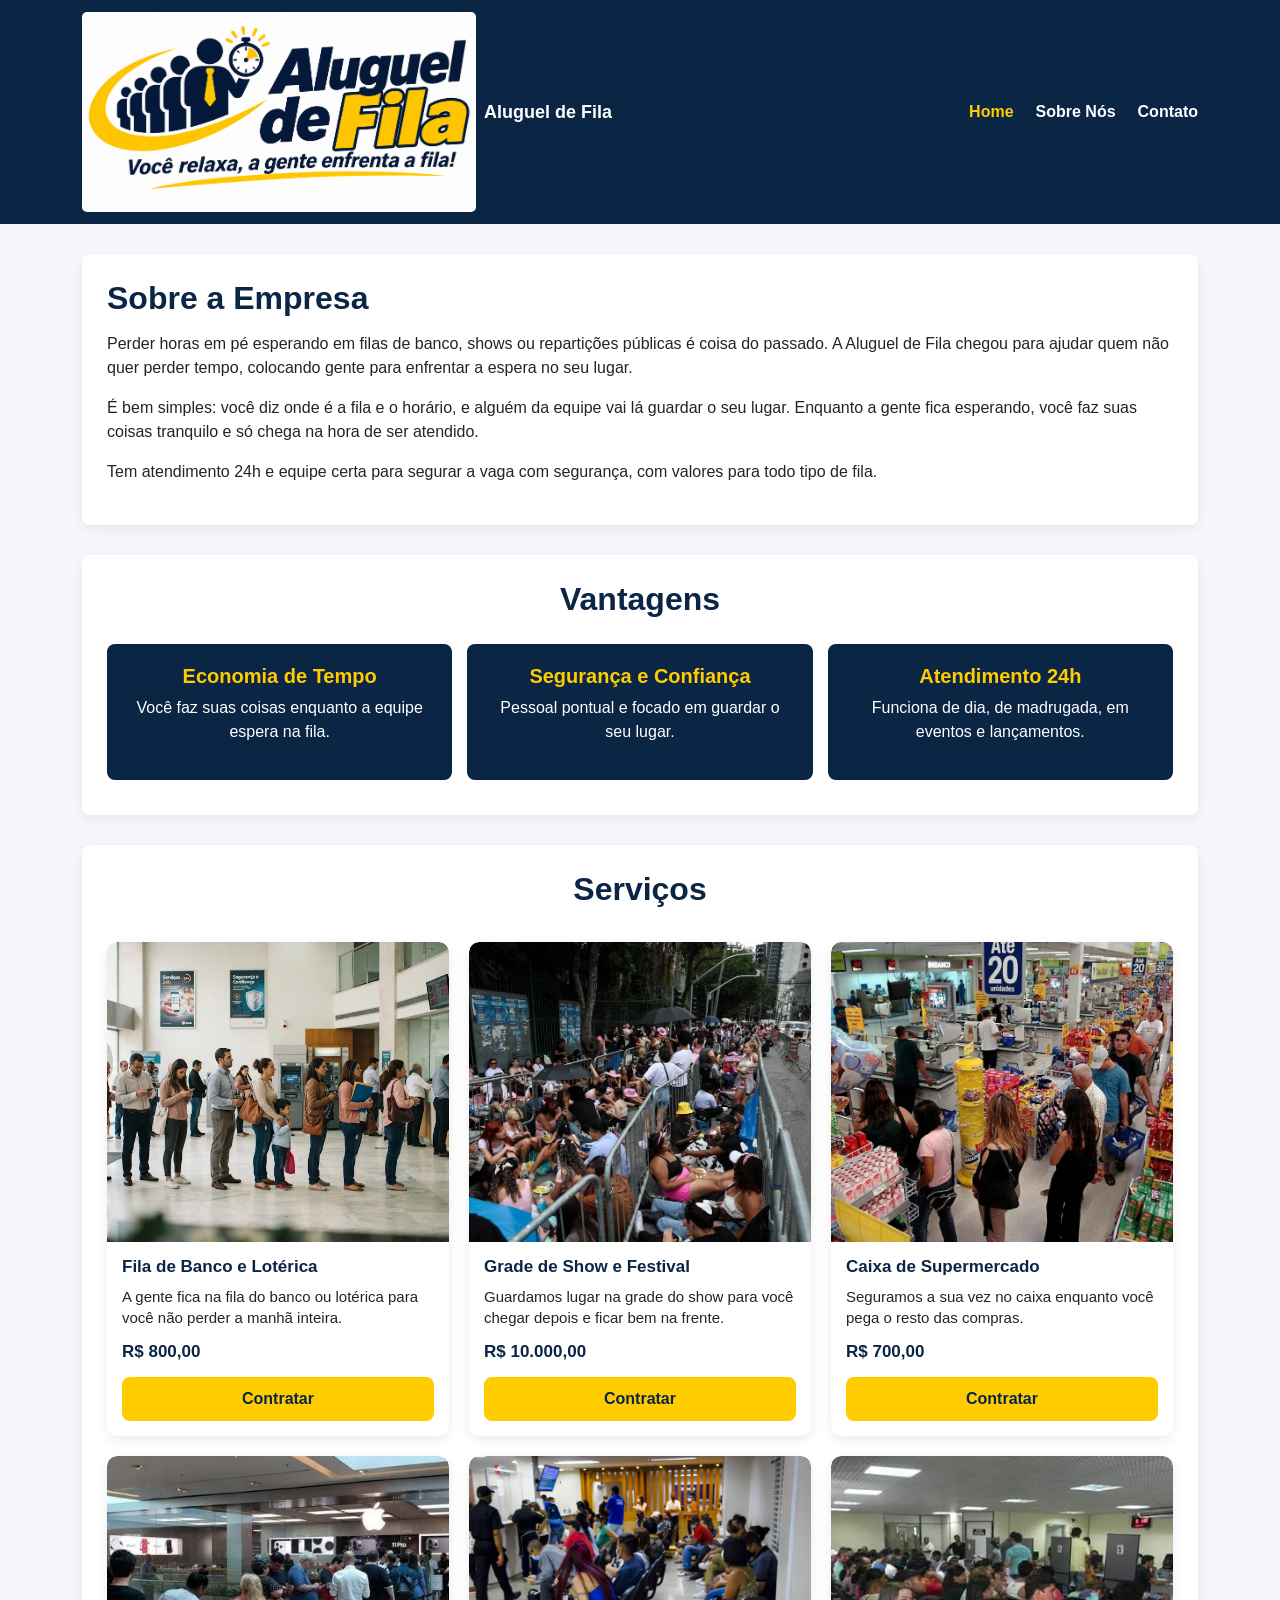
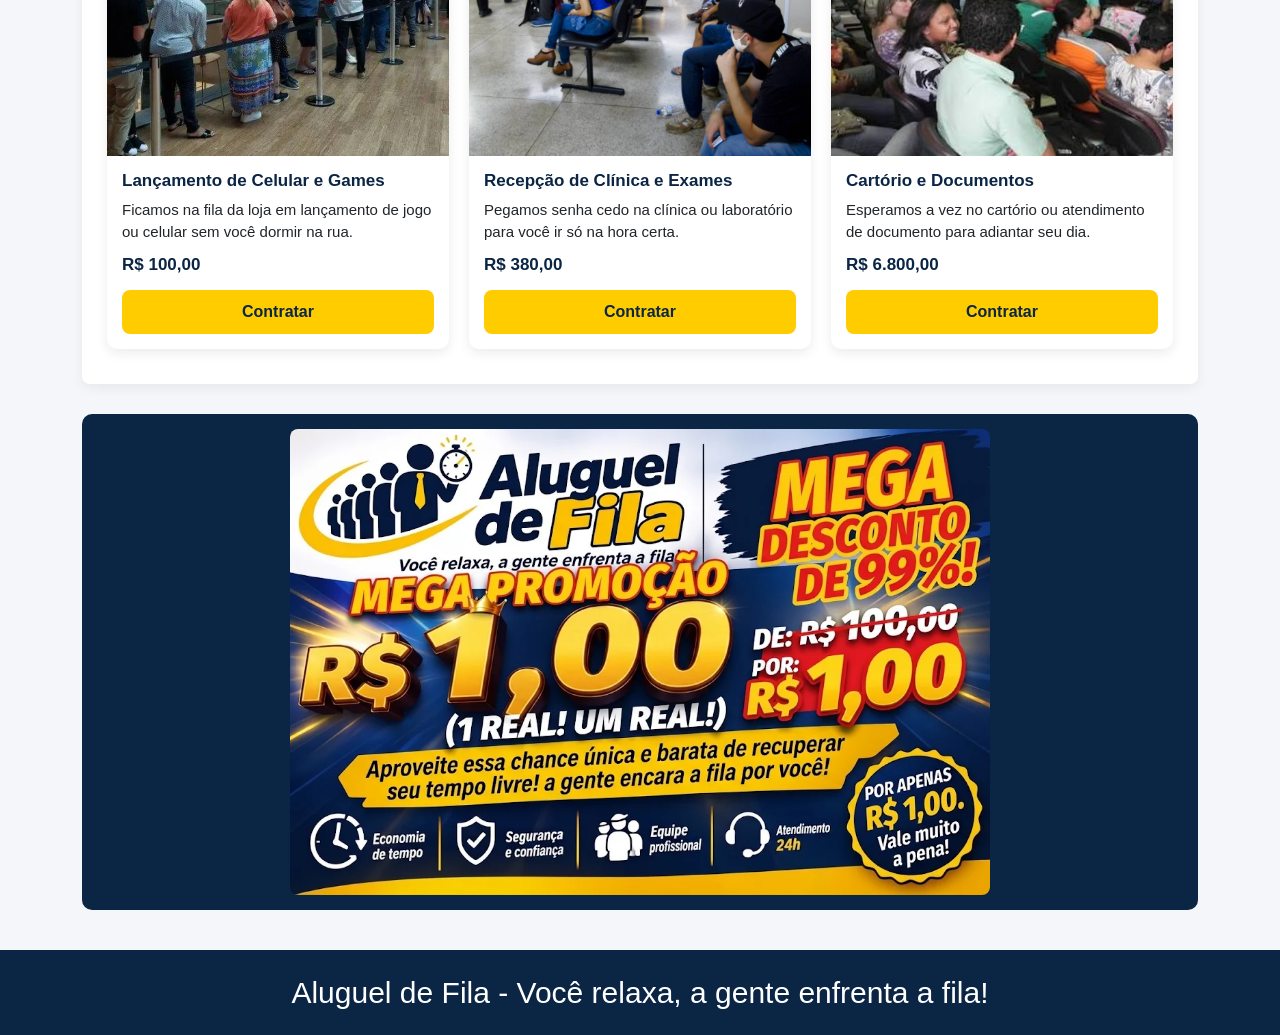
==== commit 9d722810: "Estilização das páginas" ====
--- a/index.html
+++ b/index.html
@@ -10,29 +10,16 @@
 <body>
 
     <header>
-        <nav class="navbar navbar-expand-lg navbar-dark">
-            <div class="container">
-                <a class="navbar-brand fw-bold" href="./index.html">
-                    <img src="./img/logo.jpg" alt="Logo Aluguel de Fila" class="logo-topo">
-                    Aluguel de Fila
-                </a>
-                <button class="navbar-toggler" type="button" data-bs-toggle="collapse" data-bs-target="#menuNavegacao">
-                    <span class="navbar-toggler-icon"></span>
-                </button>
-                <div class="collapse navbar-collapse" id="menuNavegacao">
-                    <ul class="navbar-nav ms-auto">
-                        <li class="nav-item">
-                            <a class="nav-link active" href="./index.html">Home</a>
-                        </li>
-                        <li class="nav-item">
-                            <a class="nav-link" href="./pages/sobre.html">Sobre Nós</a>
-                        </li>
-                        <li class="nav-item">
-                            <a class="nav-link" href="./pages/contato.html">Contato</a>
-                        </li>
-                    </ul>
-                </div>
-            </div>
+        <nav class="container topo-flex">
+            <a class="marca-topo" href="./index.html">
+                <img src="./img/logo.jpg" alt="Logótipo Aluguel de Fila" class="logo-topo">
+                <span>Aluguel de Fila</span>
+            </a>
+            <ul class="menu-links">
+                <li><a href="./index.html" class="ativo">Home</a></li>
+                <li><a href="./pages/sobre.html">Sobre Nós</a></li>
+                <li><a href="./pages/contato.html">Contato</a></li>
+            </ul>
         </nav>
     </header>
 
@@ -41,7 +28,7 @@
             <h2>Sobre a Empresa</h2>
             <p>Perder horas em pé esperando em filas de banco, shows ou repartições públicas é coisa do passado. A Aluguel de Fila chegou para ajudar quem não quer perder tempo, colocando gente para enfrentar a espera no seu lugar.</p>
             <p>É bem simples: você diz onde é a fila e o horário, e alguém da equipe vai lá guardar o seu lugar. Enquanto a gente fica esperando, você faz suas coisas tranquilo e só chega na hora de ser atendido.</p>
-            <p>Tem atendimento 24h e equipe certa para segurar a vaga com segurança. Com a promoção de 99% de desconto, dá para economizar tempo pagando só R$ 1,00.</p>
+            <p>Tem atendimento 24h e equipe certa para segurar a vaga com segurança, com valores para todo tipo de fila.</p>
         </section>
 
         <section>
@@ -63,77 +50,65 @@
         </section>
 
         <section>
-            <h2 class="text-center">Serviços</h2>
-            <div class="row">
-                <div class="col">
-                    <div class="card">
-                        <img src="./img/fila_banco.jpg" class="card-img-top" alt="Fila de Banco">
-                        <div class="card-body">
-                            <h3 class="card-title h5">Fila de Banco e Lotérica</h3>
-                            <p class="card-text">A gente fica na fila do banco ou lotérica para você não perder a manhã inteira.</p>
-                            <p class="fw-bold">R$ 688,78</p>
-                            <a href="./pages/contato.html" class="botao">Contratar</a>
-                        </div>
+            <h2 class="text-center mb-4">Serviços</h2>
+            <div class="grade-servicos">
+                <div class="card">
+                    <img src="./img/fila_banco.jpg" alt="Fila de Banco">
+                    <div class="card-body">
+                        <h3 class="card-title">Fila de Banco e Lotérica</h3>
+                        <p class="card-text">A gente fica na fila do banco ou lotérica para você não perder a manhã inteira.</p>
+                        <p class="preco-card">R$ 800,00</p>
+                        <a href="./pages/contato.html" class="botao">Contratar</a>
                     </div>
                 </div>
 
-                <div class="col">
-                    <div class="card">
-                        <img src="./img/fila_show.jpg" class="card-img-top" alt="Fila de Show">
-                        <div class="card-body">
-                            <h3 class="card-title h5">Grade de Show e Festival</h3>
-                            <p class="card-text">Guardamos lugar na grade do show para você chegar depois e ficar bem na frente.</p>
-                            <p class="fw-bold">R$ 2.300,49</p>
-                            <a href="./pages/contato.html" class="botao">Contratar</a>
-                        </div>
+                <div class="card">
+                    <img src="./img/fila_show.jpg" alt="Fila de Show">
+                    <div class="card-body">
+                        <h3 class="card-title">Grade de Show e Festival</h3>
+                        <p class="card-text">Guardamos lugar na grade do show para você chegar depois e ficar bem na frente.</p>
+                        <p class="preco-card">R$ 10.000,00</p>
+                        <a href="./pages/contato.html" class="botao">Contratar</a>
                     </div>
                 </div>
 
-                <div class="col">
-                    <div class="card">
-                        <img src="./img/fila_mercado.jpg" class="card-img-top" alt="Fila de Supermercado">
-                        <div class="card-body">
-                            <h3 class="card-title h5">Caixa de Supermercado</h3>
-                            <p class="card-text">Seguramos a sua vez no caixa enquanto você pega o resto das compras.</p>
-                            <p class="fw-bold">R$ 410,00</p>
-                            <a href="./pages/contato.html" class="botao">Contratar</a>
-                        </div>
+                <div class="card">
+                    <img src="./img/fila_mercado.jpg" alt="Fila de Supermercado">
+                    <div class="card-body">
+                        <h3 class="card-title">Caixa de Supermercado</h3>
+                        <p class="card-text">Seguramos a sua vez no caixa enquanto você pega o resto das compras.</p>
+                        <p class="preco-card">R$ 700,00</p>
+                        <a href="./pages/contato.html" class="botao">Contratar</a>
                     </div>
                 </div>
 
-                <div class="col">
-                    <div class="card">
-                        <img src="./img/fila_lancamento.jpg" class="card-img-top" alt="Lançamento de Eletrônicos">
-                        <div class="card-body">
-                            <h3 class="card-title h5">Lançamento de Celular e Games</h3>
-                            <p class="card-text">Ficamos na fila da loja em lançamento de jogo ou celular sem você dormir na rua.</p>
-                            <p class="fw-bold">R$ 3.000,67</p>
-                            <a href="./pages/contato.html" class="botao">Contratar</a>
-                        </div>
+                <div class="card">
+                    <img src="./img/fila_lancamento.jpg" alt="Lançamento de Eletrônicos">
+                    <div class="card-body">
+                        <h3 class="card-title">Lançamento de Celular e Games</h3>
+                        <p class="card-text">Ficamos na fila da loja em lançamento de jogo ou celular sem você dormir na rua.</p>
+                        <p class="preco-card">R$ 100,00</p>
+                        <a href="./pages/contato.html" class="botao">Contratar</a>
                     </div>
                 </div>
 
-                <div class="col">
-                    <div class="card">
-                        <img src="./img/fila_hospital.jpg" class="card-img-top" alt="Fila de Clínica">
-                        <div class="card-body">
-                            <h3 class="card-title h5">Recepção de Clínica e Exames</h3>
-                            <p class="card-text">Pegamos senha cedo na clínica ou laboratório para você ir só na hora certa.</p>
-                            <p class="fw-bold">R$ 6.000,00</p>
-                            <a href="./pages/contato.html" class="botao">Contratar</a>
-                        </div>
+                <div class="card">
+                    <img src="./img/fila_hospital.jpg" alt="Fila de Clínica">
+                    <div class="card-body">
+                        <h3 class="card-title">Recepção de Clínica e Exames</h3>
+                        <p class="card-text">Pegamos senha cedo na clínica ou laboratório para você ir só na hora certa.</p>
+                        <p class="preco-card">R$ 380,00</p>
+                        <a href="./pages/contato.html" class="botao">Contratar</a>
                     </div>
                 </div>
 
-                <div class="col">
-                    <div class="card">
-                        <img src="./img/fila_cartorio.jpg" class="card-img-top" alt="Fila de Cartório">
-                        <div class="card-body">
-                            <h3 class="card-title h5">Cartório e Documentos</h3>
-                            <p class="card-text">Esperamos a vez no cartório ou atendimento de documento para adiantar seu dia.</p>
-                            <p class="fw-bold">R$ 10.000,00</p>
-                            <a href="contato.html" class="botao">Contratar</a>
-                        </div>
+                <div class="card">
+                    <img src="./img/fila_cartorio.jpg" alt="Fila de Cartório">
+                    <div class="card-body">
+                        <h3 class="card-title">Cartório e Documentos</h3>
+                        <p class="card-text">Esperamos a vez no cartório ou atendimento de documento para adiantar seu dia.</p>
+                        <p class="preco-card">R$ 6.800,00</p>
+                        <a href="./pages/contato.html" class="botao">Contratar</a>
                     </div>
                 </div>
             </div>
--- a/style/style.css
+++ b/style/style.css
@@ -8,13 +8,32 @@
 
 header {
     background-color: #0b2545;
-    padding: 10px 0;
+    padding: 12px 0;
+}
+
+header nav {
+    display: flex;
+    justify-content: space-between;
+    align-items: center;
+    gap: 20px;
+}
+
+.marca-topo {
+    display: flex;
+    align-items: center;
+    color: #ffffff;
+    font-weight: bold;
+    font-size: 18px;
+    text-decoration: none;
+}
+
+.marca-topo:hover {
+    color: #ffcc00;
 }
 
 header img,
-nav img,
 .logo-topo {
-    height: 100px;
+    height: 200px;
     width: auto;
     background-color: #ffffff;
     padding: 3px;
@@ -22,13 +41,30 @@
     margin-right: 8px;
 }
 
-nav a {
+header ul {
+    display: flex;
+    align-items: center;
+    gap: 22px;
+    list-style: none;
+    margin: 0;
+    padding: 0;
+}
+
+header li {
+    list-style: none;
+    margin: 0;
+    padding: 0;
+}
+
+header ul a {
     color: #ffffff;
     font-weight: bold;
     font-size: 16px;
-}
-
-nav a:hover {
+    text-decoration: none;
+}
+
+header ul a:hover,
+header ul a.ativo {
     color: #ffcc00;
 }
 
@@ -137,8 +173,8 @@
 }
 
 .card img {
-    width: 100%;
-    height: 150px;
+    width: auto;
+    height: 300px;
     object-fit: cover;
     border-top-left-radius: 10px;
     border-top-right-radius: 10px;
@@ -149,16 +185,23 @@
 }
 
 .card-title {
-    font-size: 16px;
+    font-size: 17px;
     font-weight: bold;
     color: #0b2545;
     margin-bottom: 8px;
 }
 
 .card-text {
-    font-size: 13px;
-    line-height: 1.4;
+    font-size: 15px;
+    line-height: 1.45;
     margin-bottom: 10px;
+}
+
+.preco-card {
+    font-size: 17px;
+    font-weight: bold;
+    color: #0b2545;
+    margin-bottom: 12px;
 }
 
 .botao {
@@ -266,15 +309,6 @@
     display: block;
 }
 
-.rodape img {
-    height: 35px;
-    width: auto;
-    background-color: #ffffff;
-    padding: 3px;
-    border-radius: 5px;
-    margin-bottom: 8px;
-}
-
 .rodape p {
     font-size: 30px;
     text-align: center;
